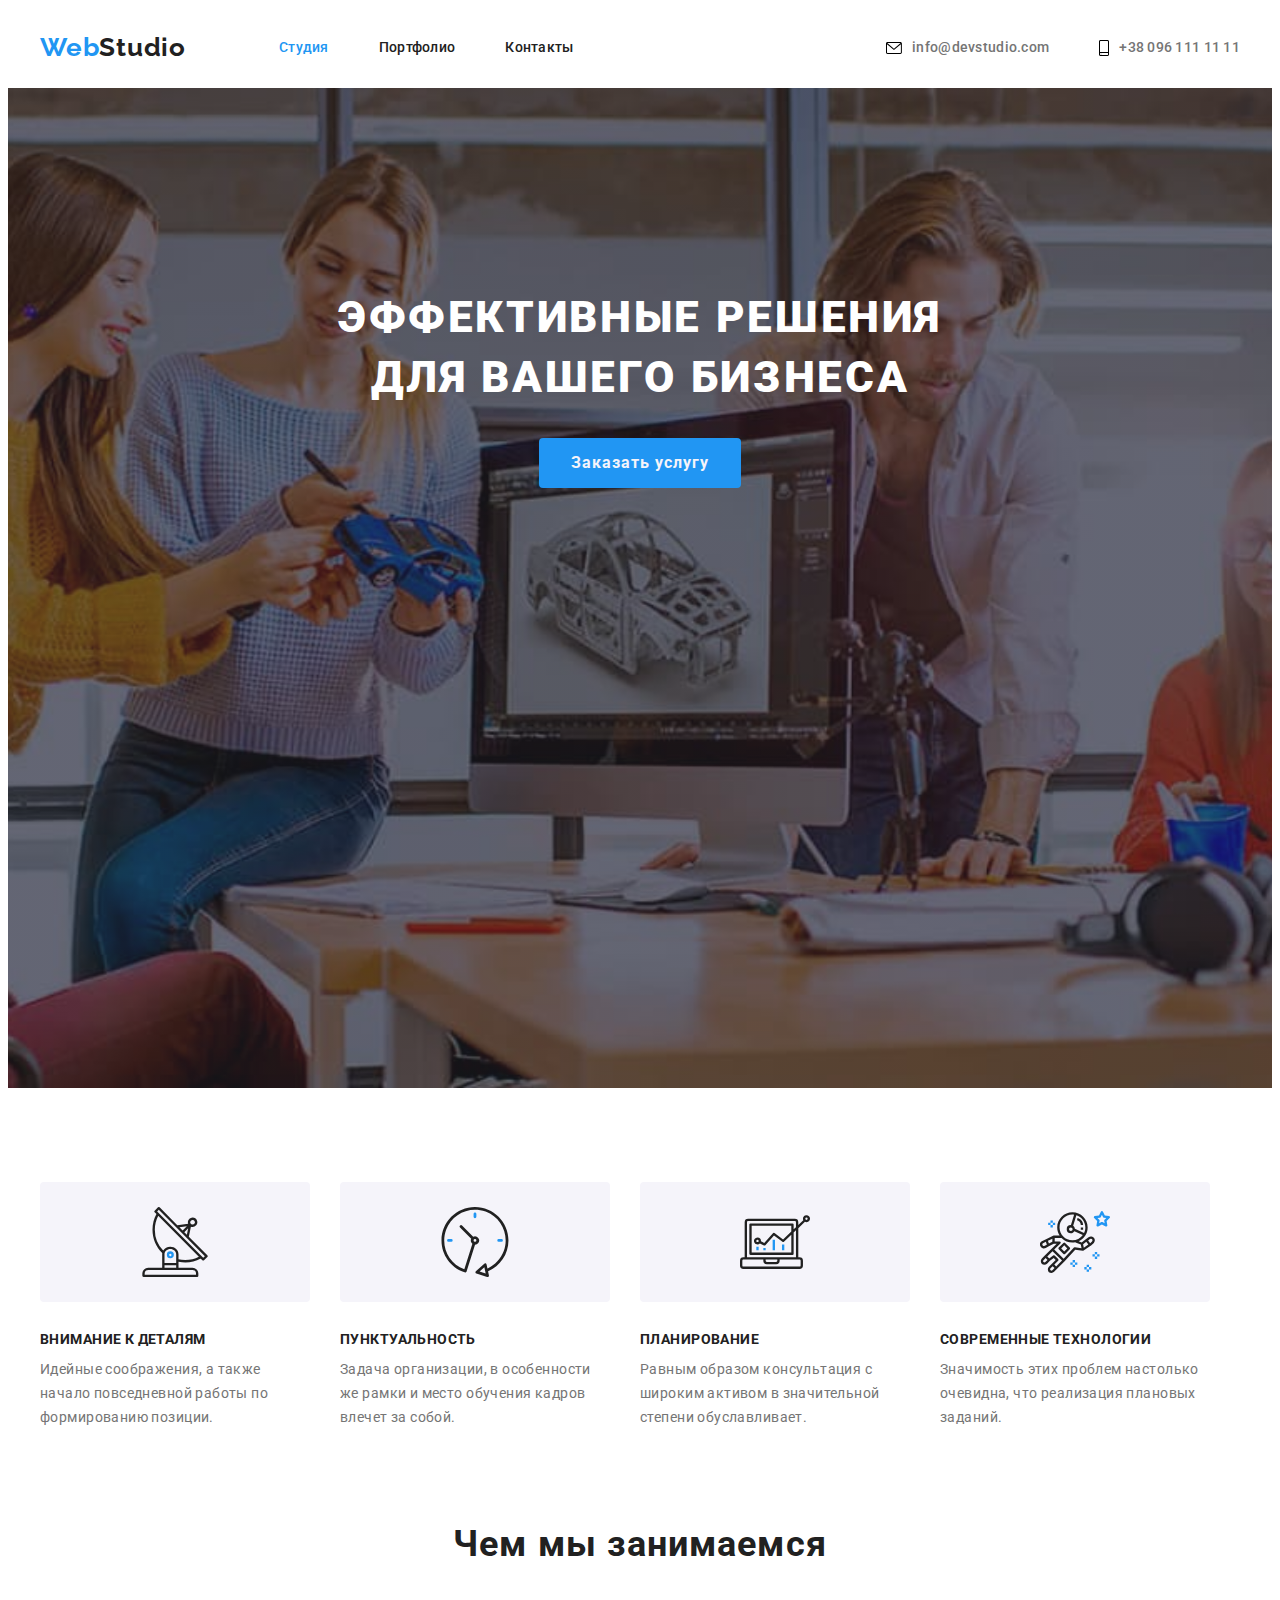
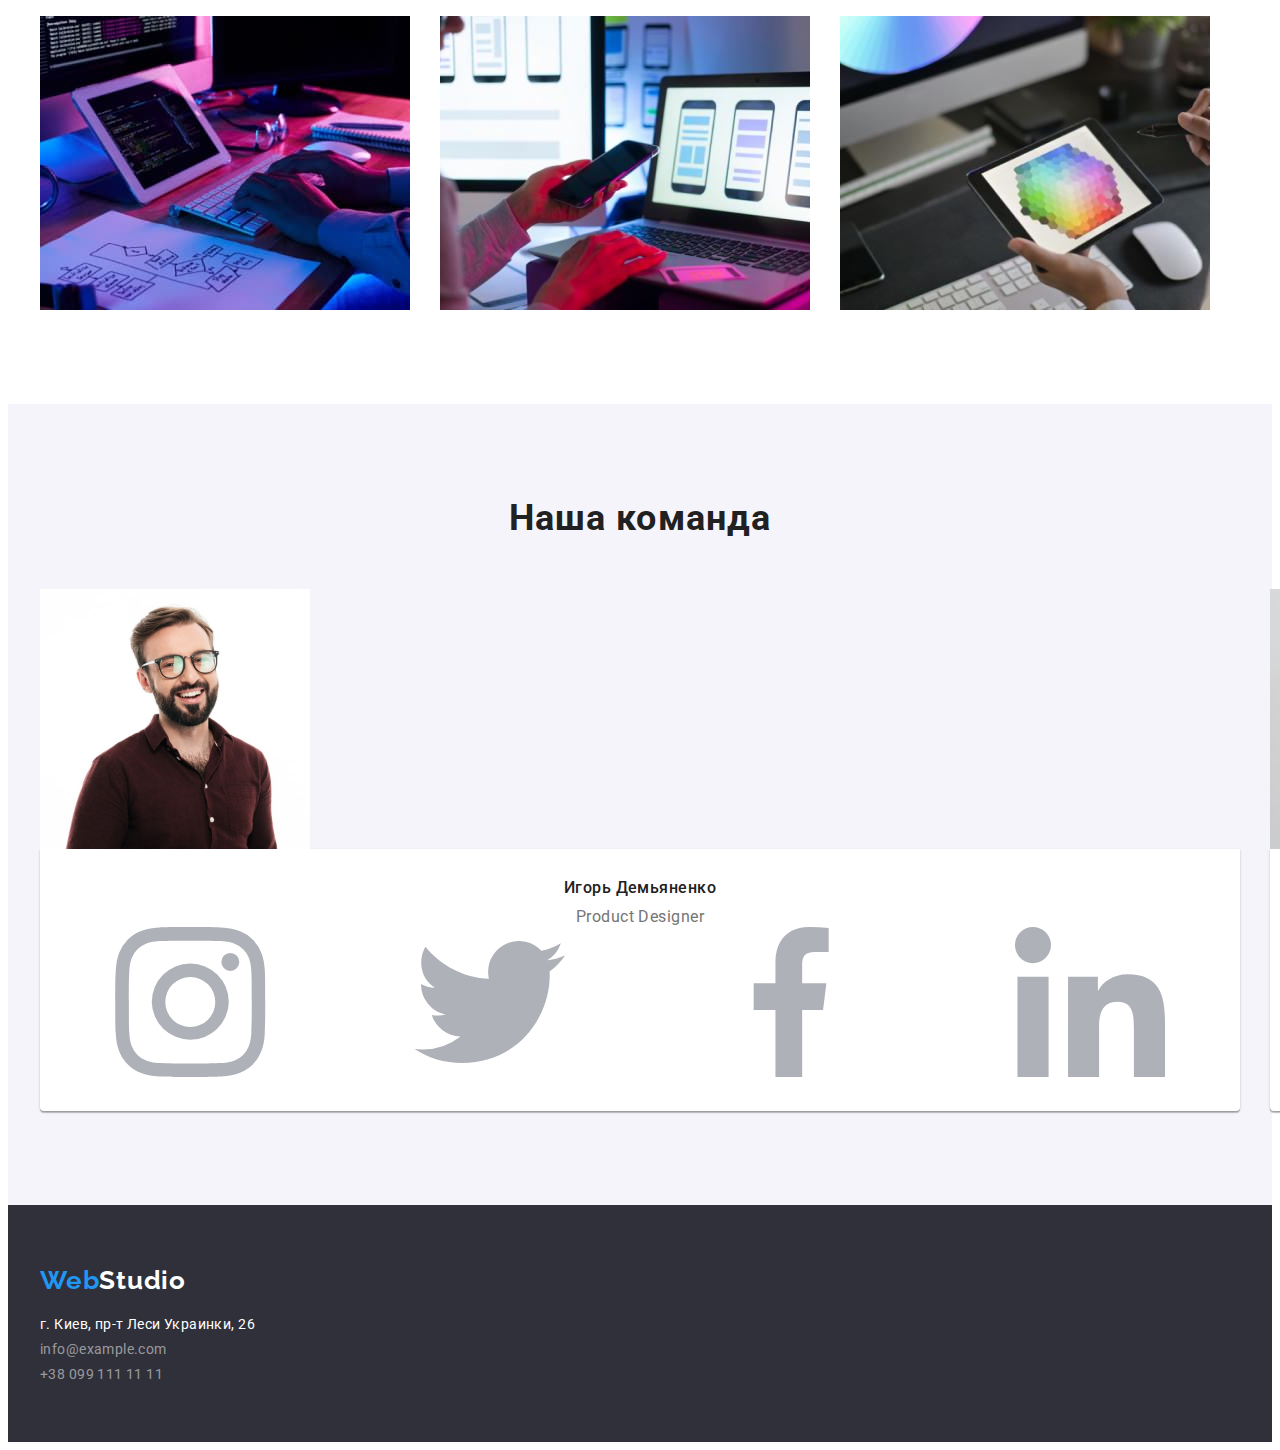
==== index.html @ 227aa5b4 "hw 4 team" ====
<!DOCTYPE html>
<html lang="ru">
<head>
    <meta charset="UTF-8">
    <meta http-equiv="X-UA-Compatible" content="IE=edge">
    <meta name="viewport" content="width=device-width, initial-scale=1.0">
    <title>WebStudio</title>
    <link rel="stylesheet" href="https://cdnjs.cloudflare.com/ajax/libs/modern-normalize/1.0.0/modern-normalize.min.css" integrity="sha512-ISS7cAi1PEhQ8jnbJpJZMd29NlhNj4AWYyLOSp2CE/CsHxTCu+r+t0D2yoJudVrd0/8fTVPUVDzY5Tvli75u/g==" crossorigin="anonymous"/>
    <link rel="preconnect" href="https://fonts.googleapis.com">
    <link rel="preconnect" href="https://fonts.gstatic.com" crossorigin>
    <link href="https://fonts.googleapis.com/css2?family=Oleo+Script&family=Raleway:wght@700&family=Roboto:wght@400;500;700;900&display=swap" rel="stylesheet">
    <link rel="stylesheet" href="./CSS/style.css">
</head>
<body>
    <!--Шапка страницы-->
    <header>
        <!--Навигация на другие страницы-->
        <div class="conteiner">
        <nav class="navigation">
        <a class="logo-link" lang="en" href="#"><span class="logo-color">Web</span>Studio</a>
            <ul class="list-nav">
                <li class="item"><a class="navigation-link logo-color" href="./index.html">Студия</a></li>
                <li class="item"><a class="navigation-link" href="./portfolio.html">Портфолио</a></li>
                <li class="item"><a class="navigation-link" href="#">Контакты</a></li>
            </ul>
        </nav> 
            <ul class="contacts-list">
                <li class="item">   
                    <a class="contacts-link" href="mailto:info@devstudio.com">
                    <svg width="16" height="12"class="icon-mail">
                        <use href="./images/sprite.svg#icon-envelope"></use>
                    </svg>info@devstudio.com</a>
                </li>
                <li class="item">
                    <a class="contacts-link" href="tel:+380961111111">
                    <svg width="10" height="16" class="icon-phon">
                        <use href="./images/sprite.svg#icon-smartphone"></use>
                    </svg> +38 096 111 11 11</a> 
                </li>
            </ul> 
        </div>         
    </header>
    <!--Уникальный контент страницы-->
    <main class="main">
        <!--Hero-->
        
        <section class="section-order-service">
        <div class="conteiner">
            <h1 class="order-service-title">Эффективные решения для вашего бизнеса</h1>
            <button class="button-order-service" type="button">Заказать услугу</button>
        </div>
        </section>
        
        <!--Info-->
        <section class="section-info">    
        <div class="conteiner">
            <h2 hidden>Наши задачи</h2>
            <ul class="list-info">
                <li class="item antenna">
                    <div class="info-icon">
                        <svg width="70" height="70" class="info-icon-pic">
                            <use href="./images/sprite.svg#icon-antenna"></use>
                        </svg>
                    </div>
                    <h3 class="heading-info">Внимание к деталям</h3>
                    <p class="text-info">Идейные соображения, а также начало повседневной работы по формированию позиции.</p>
                </li>
                <li class="item clock">
                    <div class="info-icon">
                        <svg width="70" height="70" class="info-icon-pic">
                            <use href="./images/sprite.svg#icon-clock"></use>
                        </svg>
                    </div>
                    <h3 class="heading-info">Пунктуальность</h3>
                    <p class="text-info">Задача организации, в особенности же рамки и место обучения кадров влечет за собой.</p>
                </li>
                <li class="item diagram">
                    <div class="info-icon">
                        <svg width="70" height="70" class="info-icon-pic">
                            <use href="./images/sprite.svg#icon-diagram"></use>
                        </svg>
                    </div>
                    <h3 class="heading-info">Планирование</h3>
                    <p class="text-info">Равным образом консультация с широким активом в значительной степени обуславливает.</p>
                </li>
                <li class="item astronaut">
                    <div class="info-icon">
                        <svg width="70" height="70" class="info-icon-pic">
                            <use href="./images/sprite.svg#icon-astronaut"></use>
                        </svg>
                    </div>
                    <h3 class="heading-info">Современные технологии</h3>
                    <p class="text-info">Значимость этих проблем настолько очевидна, что реализация плановых заданий.</p>
                </li>
            </ul>
        </div>
        </section>
        <!--Чем мы занимаемся-->
        <section class="section-we-doing">
        <div class="conteiner">
            <h2 class="heading-we-doing">Чем мы занимаемся</h2>
            <ul class="list-we-doing">
                <li class="item">
                    <img class="img-we-doing" src="./images/img1.jpg" 
                         alt="Верстка" 
                         width="370"/>
                </li>
                <li class="item">
                    <img class="img-we-doing" src="./images/img2.jpg" 
                         alt="Програмирование" 
                         width="370"/>               
                </li>
                <li class="item">
                    <img class="img-we-doing" src="./images/img3.jpg"
                         alt="Дизайн" 
                         width="370"/>
                </li>
            </ul>
        </div>
        </section>
        <!--Team-->
        <section class="section-team">
        <div class="conteiner">
            <h2 class="heading-team">Наша команда</h2>
            <ul class="list-team">
                <li class="item">
                    <img class="img-team" src="./images/img4.jpg" 
                         alt="Product Designer" 
                         width="270"/>
                    <div class="conteiner-team">
                    <h3 class="heading-name">Игорь Демьяненко</h3>
                    <p class="text-team" lang="en">Product Designer</p>
                    <ul class="social-list">
                        <li class="social-item">
                            <a class="social-link" href="#">
                                <svg class="social-icon">
                                    <use href="./images/sprite.svg#icon-instagram"></use>
                                </svg>
                            </a>
                        </li>
                        <li class="social-item">
                            <a class="social-link" href="#">
                                <svg class="social-icon">
                                    <use href="./images/sprite.svg#icon-twitter"></use>
                                </svg>
                            </a>
                        </li>
                        <li class="social-item">
                            <a class="social-link" href="#">
                                <svg class="social-icon">
                                    <use href="./images/sprite.svg#icon-facebook"></use>
                                </svg>
                            </a>
                        </li>
                        <li class="social-item">
                            <a class="social-link" href="#">
                                <svg class="social-icon">
                                    <use href="./images/sprite.svg#icon-linkedin"></use>
                                </svg>
                            </a>
                        </li>
                    </ul>
                    </div>    
                </li>
                <li class="item">
                    <img class="img-team" src="./images/img5.jpg" 
                         alt="Frontend Developer"
                         width="270"/>
                    <div class="conteiner-team">
                    <h3 class="heading-name">Ольга Репина</h3>
                    <p class="text-team"  lang="en">Frontend Developer</p>
                    <ul class="social-list">
                        <li class="social-item">
                            <a class="social-link" href="#">
                                <svg class="social-icon">
                                    <use href="./images/sprite.svg#icon-instagram"></use>
                                </svg>
                            </a>
                        </li>
                        <li class="social-item">
                            <a class="social-link" href="#">
                                <svg class="social-icon">
                                    <use href="./images/sprite.svg#icon-twitter"></use>
                                </svg>
                            </a>
                        </li>
                        <li class="social-item">
                            <a class="social-link" href="#">
                                <svg class="social-icon">
                                    <use href="./images/sprite.svg#icon-facebook"></use>
                                </svg>
                            </a>
                        </li>
                        <li class="social-item">
                            <a class="social-link" href="#">
                                <svg class="social-icon">
                                    <use href="./images/sprite.svg#icon-linkedin"></use>
                                </svg>
                            </a>
                        </li>
                    </ul>
                    </div>     
                </li>
                <li class="item">
                    <img class="img-team" src="./images/img6.jpg" 
                         alt="Marketing"
                         width="270"/>
                    <div class="conteiner-team">

                    <h3 class="heading-name">Николай Тарасов</h3> 
                    <p class="text-team" lang="en">Marketing</p> 
                    <ul class="social-list">
                        <li class="social-item">
                            <a class="social-link" href="#">
                                <svg class="social-icon">
                                    <use href="./images/sprite.svg#icon-instagram"></use>
                                </svg>
                            </a>
                        </li>
                        <li class="social-item">
                            <a class="social-link" href="#">
                                <svg class="social-icon">
                                    <use href="./images/sprite.svg#icon-twitter"></use>
                                </svg>
                            </a>
                        </li>
                        <li class="social-item">
                            <a class="social-link" href="#">
                                <svg class="social-icon">
                                    <use href="./images/sprite.svg#icon-facebook"></use>
                                </svg>
                            </a>
                        </li>
                        <li class="social-item">
                            <a class="social-link" href="#">
                                <svg class="social-icon">
                                    <use href="./images/sprite.svg#icon-linkedin"></use>
                                </svg>
                            </a>
                        </li>
                    </ul>
                    </div>  
                </li>
                <li class="item">
                    <img class="img-team" src="./images/img7.jpg" 
                         alt="UI Designer"
                         width="270"/>
                    <div class="conteiner-team">
                    <h3 class="heading-name">Михаил Ермаков</h3> 
                    <p class="text-team"  lang="en">UI Designer</p>
                    <ul class="social-list">
                        <li class="social-item">
                            <a class="social-link" href="#">
                                <svg class="social-icon">
                                    <use href="./images/sprite.svg#icon-instagram"></use>
                                </svg>
                            </a>
                        </li>
                        <li class="social-item">
                            <a class="social-link" href="#">
                                <svg class="social-icon">
                                    <use href="./images/sprite.svg#icon-twitter"></use>
                                </svg>
                            </a>
                        </li>
                        <li class="social-item">
                            <a class="social-link" href="#">
                                <svg class="social-icon">
                                    <use href="./images/sprite.svg#icon-facebook"></use>
                                </svg>
                            </a>
                        </li>
                        <li class="social-item">
                            <a class="social-link" href="#">
                                <svg class="social-icon">
                                    <use href="./images/sprite.svg#icon-linkedin"></use>
                                </svg>
                            </a>
                        </li>
                    </ul>
                    </div>    
                </li>
            </ul>
        </div>
        </section>
    </main>
    <!--Подвал страницы-->
    <footer class="footer">
    <div class="conteiner">
        <a class="logo-footer" lang="en" href="#"><span class="logo-color">Web</span>Studio</a>
        <address class="address">
            <ul class="list-address">
                <li class="item">
                    <a class="address-map" href="https://goo.gl/maps/zDSShLqWRXgAwJdu6" target="_blank">г. Киев, пр-т Леси Украинки, 26</a>
                </li>
                <li class="item">
                    <a class="address-link" href="mailto:info@devstudio.com">info@example.com</a>
                </li>
                <li class="item">
                    <a class="address-link" href="tel:+380991111111">+38 099 111 11 11</a>
                </li>
            </ul>
        </address>
    </div>
    </footer>
</body>
</html>
---- CSS/style.css ----
:root {
  --primary-color: #ffffff;
  --secondary-color: #2f303a;
  --tertiary-color: #f5f4fa;
  --quaternary-color: #2196f3;

  --text-primary: #212121;
  --text-secondary: #757575;
  --social-primary: #AFB1B8;
}

h1,
h2,
h3,
h4,
h5,
h6,
p {
  margin: 0;
  padding: 0;
}

ul,
ol {
  margin: 0;
  padding: 0;
}

img {
  display: block;
}

.link {
  text-decoration: none;
}

.list {
  list-style: none;
}

address {
  font-style: normal;
}

body {
  font-family: Roboto, sans-serif;
  font-style: normal;
  background-color: var(--primary-color);
  color: var(--text-primary);
}

/*header*/

header .conteiner {
  display: flex;
  justify-content: space-between;
  align-items: center;
}

.conteiner {
  margin-left: auto;
  margin-right: auto;
  padding-left: 15px;
  padding-right: 15px;
  width: 1200px;
  
}

.navigation {
  display: flex;
  align-items: center;
}

.logo-link {
  padding-top: 24px;
  padding-bottom: 25px;
  
  font-family: Raleway, sans-serif;
  font-weight: 700;
  font-size: 26px;
  line-height: 1.2;
  letter-spacing: 0.03em;

  color: var(--text-primary);
}

.logo-color {
  color: var(--quaternary-color);
}

.logo-link {
  text-decoration: none;
}

.list-nav {
  margin-left: 93px;
  display: flex;

  font-weight: 500;
  font-size: 14px;
  line-height: 1.14;
  letter-spacing: 0.02em;
  
  list-style: none;
}

.list-nav .item {
  margin-right: 50px;
}

.list-nav .item:last-child{
  margin-right: 0px;
}

.navigation-link {
  display: block;
  text-decoration: none;
  padding-top: 32px;
  padding-bottom: 32px;
}

.contacts-list {
  display: flex;
  list-style: none;
}
.icon-mail {
  margin-right: 10px;
}
.icon-phon {
  margin-right: 10px;
}
.contacts-link:hover .icon-mail,
.contacts-link:focus .icon-mail{
  fill: var(--quaternary-color);
}
.contacts-link:hover .icon-phon,
.contacts-link:focus .icon-phon{
  fill: var(--quaternary-color);
}


.contacts-list .item{
  display: block;
  margin-right: 50px;
}

.contacts-list .item:last-child{
  margin-right: 0px;
}

.contacts-link {
  display: flex;
  align-items: center;
  padding-top: 32px;
  padding-bottom: 32px;

  text-decoration: none;
  font-size: 14px;
  line-height: 1.14;
  letter-spacing: 0.02em;
  font-weight: 500;
}

.navigation-link.logo-color {
  color: var(--quaternary-color);
}

.navigation-link {
  color: var(--text-primary);
}

.contacts-link {
  color: var(--text-secondary);
}

.contacts-link:hover,
.contacts-link:focus{
    color: var(--quaternary-color);
}

.list-nav .navigation-link:hover,
.list-nav .navigation-link:focus {
  color: var(--quaternary-color);
}

.contacts-list .contacts-link:hover,
.contacts-list .contact-link:focus {
  color: var(--quaternary-color);
}

/*hero*/

.section-order-service { 
  margin-top: 0px;
  margin-bottom: 0px;
  padding: 200px 0px;
  margin-left: auto;
  margin-right: auto;
  max-width: 1600px;
  height: 600px;

 
  background-color: var(--text-primary);
  background-image: linear-gradient( 
    rgba(47, 48, 58, 0.4),
    rgba(47, 48, 58, 0.4) ),
   url(../images/hero.jpg);
  background-repeat: no-repeat;
  background-position: center;
  background-size: cover;
}

.section-order-service .conteiner {
  display: flex;
  flex-direction: column;
  align-items: center;
}

.order-service-title {
  max-width: 710px;
  margin-bottom: 30px;

  font-weight: 900;
  font-size: 44px;
  line-height:1.36;
  text-align: center;
  letter-spacing: 0.06em;
  text-transform: uppercase;

  color: var(--primary-color);
}

.button-order-service {
  
    display: inline-block;
    border: none;
    min-width: 200px;
    height: 50px;
    border-radius: 4px;
    padding: 10px 32px;
    
    font-family: Roboto,sans-serif;
    font-weight: 700;
    font-size: 16px;
    line-height: 1.9;
    align-items: center;
    letter-spacing: 0.06em;
    
    cursor: pointer;
    
  background-color: var(--quaternary-color);
  color: var(--tertiary-color);
}

.button-hero:hover,
.button-hero:focus {
    background-color: var(--quaternary-color);
}

/*info*/

.section-info {
  padding: 94px 0px;
}

.list-info {
  display: flex;
  list-style: none;
}

.list-info .item {
  width: 270px;
  margin-right: 30px;
}

.info-icon {
  display: flex;
  justify-content: center;
  padding-top: 25px;
  padding-bottom: 25px;
  background: var(--tertiary-color);
  border-radius: 4px;
  margin-bottom: 30px;
}

.list-info .item:last-child {
  margin-right: 0px;
}

.heading-info {
  margin-bottom: 10px;
  font-weight: 700;
  font-size: 14px;
  line-height: 1.14;
  letter-spacing: 0.03em;
  text-transform: uppercase;
  color: var(--text-primary);
}

.text-info {
  font-weight: 400;
  font-size: 14px;
  line-height: 1.71;
  letter-spacing: 0.03em;
  color: var(--text-secondary);
}

/*Чем мы занимаемся*/

.section-we-doing{
  padding-bottom: 94px;
}

.heading-we-doing {
  margin-bottom: 50px;

  font-weight: 700;
  font-size: 36px;
  line-height:1.16;
  text-align: center;
  letter-spacing: 0.03em;
}

.list-we-doing {
  display: flex;
  list-style: none;
}

.list-we-doing .item{
  margin-right: 30px;
}

.list-we-doing .item:last-child{
  margin-right: 0px;
}

/*Team*/

.section-team {
  padding: 94px 0px;
  background-color: var(--tertiary-color);
  text-align: center;
}

.heading-team {
  font-weight: 700;
  font-size: 36px;
  line-height:1.16;
  letter-spacing: 0.03em;
}

.list-team {
  display: flex;
  margin-top:50px;
  list-style: none;
}

.list-team .item{
  margin-right: 30px;
  flex-basis: calc(100% / 4);
}

.list-team .item:last-child {
  margin-right: 0px;
}

.heading-team .heading-name {
  color: var(--text-primary);
}

.heading-name {
    font-weight: 500;
    font-size: 16px;
    line-height: 1.18;
    letter-spacing: 0.03em;
}

.text-team {
    margin-top: 10px;

    font-weight: 400;
    font-size: 16px;
    line-height: 1.18;
    letter-spacing: 0.03em;
    color: var(--text-secondary);
}

.conteiner-team{
  padding: 30px 0px;
  text-align: center;
  background-color: var(--primary-color);
  box-shadow:  0px 1px 3px rgba(0, 0, 0, 0.12), 0px 1px 1px rgba(0, 0, 0, 0.14), 0px 2px 1px rgba(0, 0, 0, 0.2); 
  border-radius: 0px 0px 4px 4px;
}

.social-list {
  display: flex;
  justify-content: center;
  list-style: none;
}
.social-link {
  display: block;
  
}
.social-icon {
  fill: var(--social-primary)
}

/*Footer*/

footer {
  padding: 60px 0px;
  background-color: var(--secondary-color);
}

.logo-footer {  
  font-family: Raleway, sans-serif;
  font-weight: 700;
  font-size: 26px;
  line-height: 1.2;
  letter-spacing: 0.03em;
  text-decoration: none;
  color: var(--primary-color);
}

.list-address {
    font-weight: 400;
    font-size: 14px;
    line-height: 1,71;
    letter-spacing: 0.03em;
    list-style: none;
}

.address-map {
   display: block;
   margin-top: 20px;

   text-decoration: none;
   color: var(--primary-color);
}

.address-map:hover,
.address-map:focus {
  color: var(--quaternary-color);
}

.address-link {
  display: block;
  margin-top: 9px;
  text-decoration: none;
  color: rgba(225, 225, 225, 0.6);
}

.address-link:hover,
.address-link:focus {
  color: var(--quaternary-color);
}

/*portfolio secyion*/

.section-portfolio {
  padding: 94px 0px;
  border-top-width:  1px; 
  border-top-style: solid;
  border-top-color: #ececec
}

.portfolio-list-btn {
    display: flex;
    margin-bottom: 50px;
    justify-content: center;

    list-style: none;
    text-decoration: none;   
}

.portfolio-list-btn .item {
  margin-right: 8px;
}

.portfolio-list-btn .item:last-child{
  margin-right: 0px;
}

.portfolio-btn {
    font-family: Roboto,sans-serif; 
    font-weight: 500;
    font-size: 16px;
    line-height: 1.62;
    text-align: center;
    letter-spacing: 0.03em;
    cursor: pointer;

    display: inline-block;
    border: 1px solid transparent;
    height: 38px;
    border-radius: 4px;
    padding: 6px 22px;
}

.portfolio-btn:hover,
.portfolio-btn:focus {
  background-color: var(--quaternary-color);
  color: var(--tertiary-color);
}

.acting { 
  background-color: var(--quaternary-color);
  color: var(--tertiary-color);
}

.all {  
   min-width: 73px; 
}

.web-site {
  min-width: 128px;
}

.annexes {
  min-width: 145px;
}

.design {
  min-width: 103px;
}

.marketing {
  min-width: 130px;
}

/*list section*/

.portfolio-list {
  display: flex;
  flex-wrap: wrap;
  margin-top: -30px;
  margin-left: -30px;

  list-style: none;
}

.portfolio-list .item{
  flex-basis: calc(100% / 3 - 30px);
  margin-top: 30px;
  margin-left: 30px; 
}

.link-img{
    text-decoration: none;
    color: var(--text-primary);
}

.link-img:hover,
.link-img:focus{
    color: var(--quaternary-color);
}

.heading-portfolio-list{
    font-weight: 700;
    font-size: 18px;
    line-height: 2;
    letter-spacing: 0.06em;
}

.text-list {
    margin-top: 4px;
    font-weight:400;
    font-size: 16px;
    line-height: 1.87;
    letter-spacing: 0.03em;

  color: var(--text-secondary);
}

.conteiner-portfolio{
  padding: 20px 24px;
  display: flex;
  flex-direction: column;

  border-right-width:  1px; 
  border-right-style: solid;
  border-right-color: #eee;

  border-bottom-width:  1px; 
  border-bottom-style: solid;
  border-bottom-color: #eee;

  border-left-width: 1px;
  border-left-style: solid;
  border-left-color: #eee

}
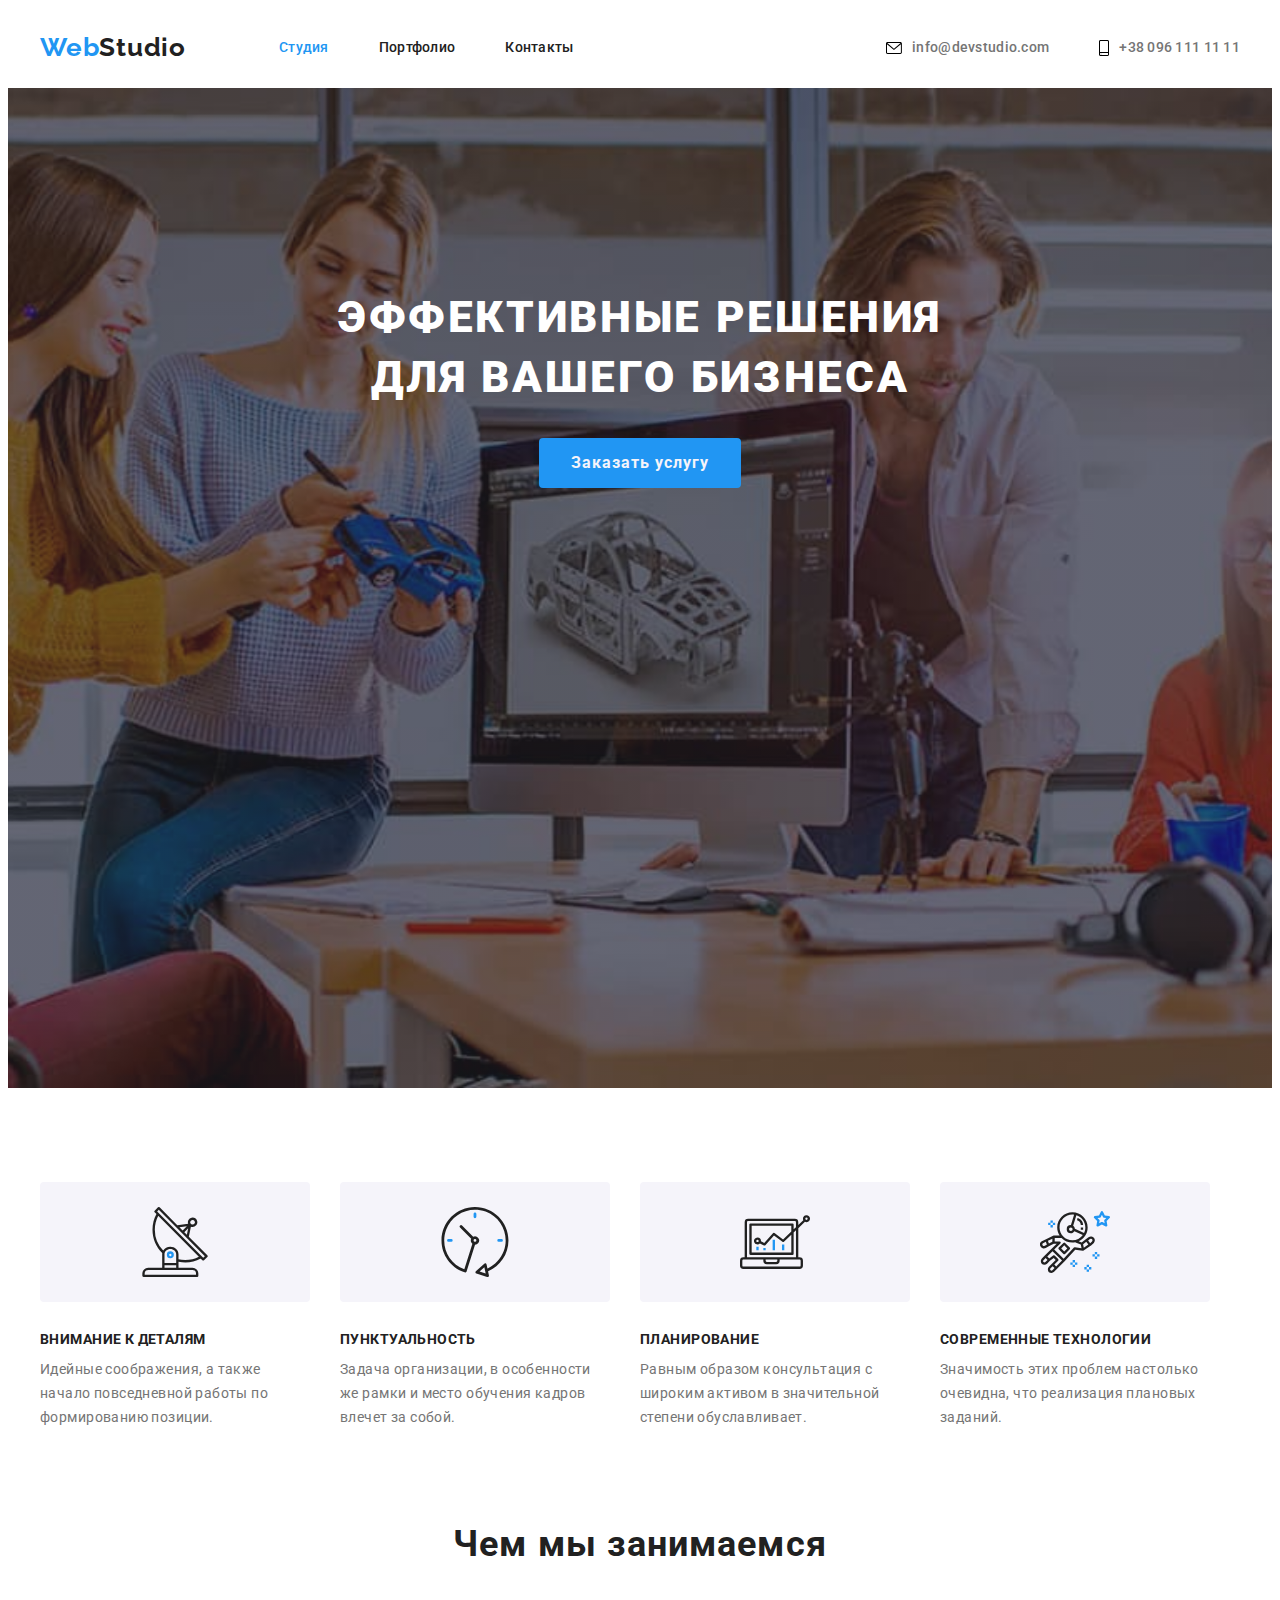
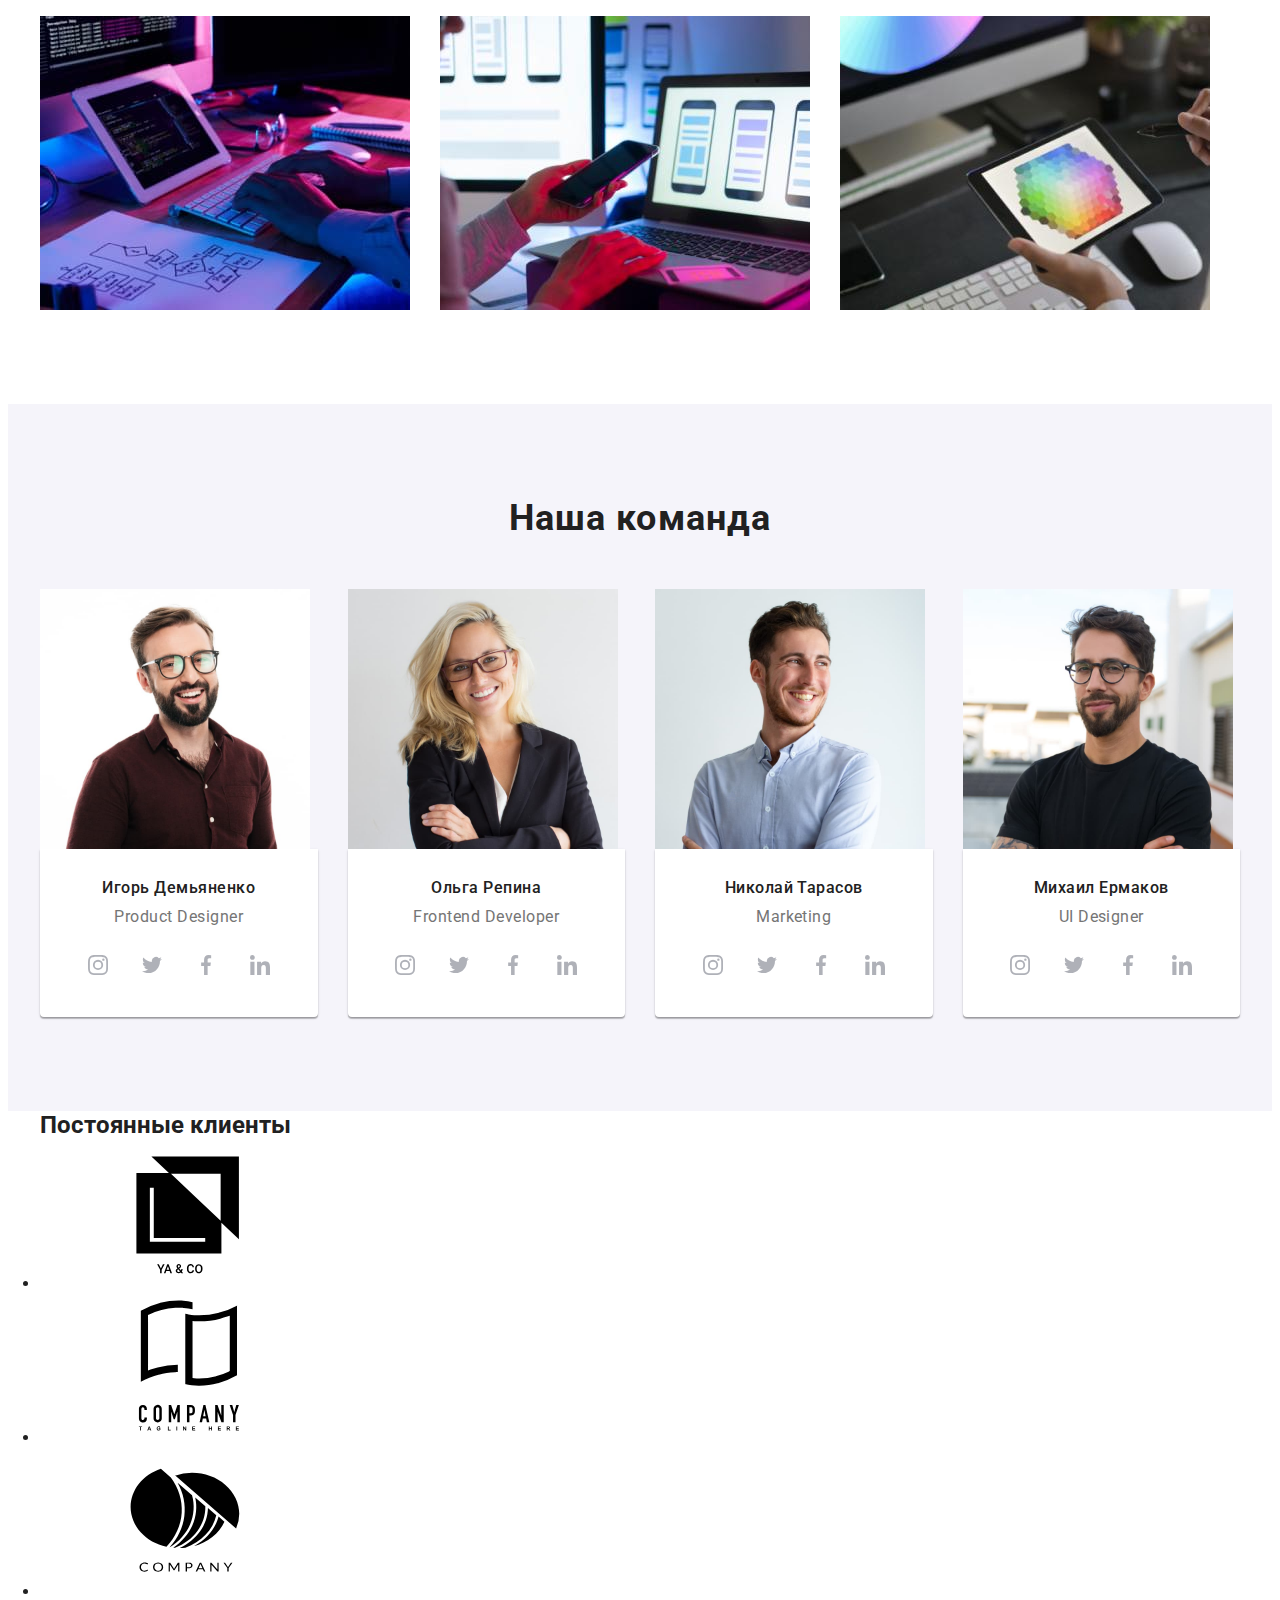
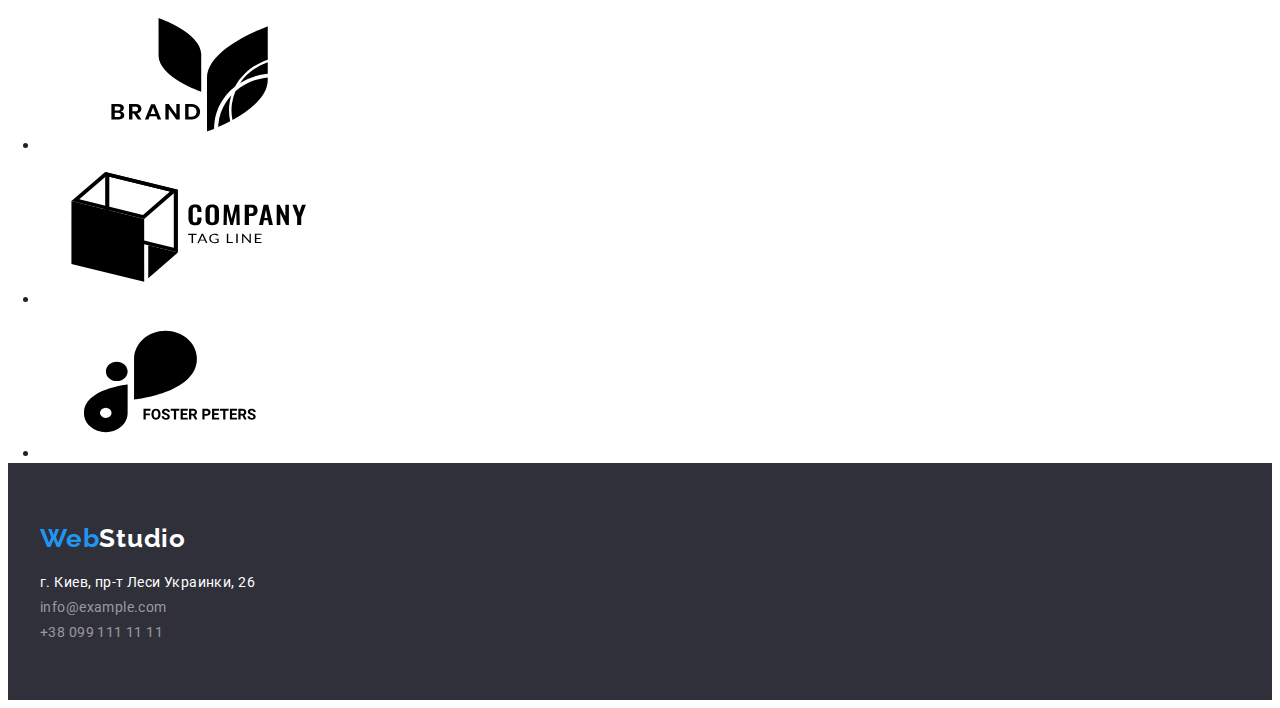
==== commit 93d6736c: "hw 4 social" ====
--- a/index.html
+++ b/index.html
@@ -133,28 +133,28 @@
                     <ul class="social-list">
                         <li class="social-item">
                             <a class="social-link" href="#">
-                                <svg class="social-icon">
+                                <svg class="social-icon" width="20" height="20">
                                     <use href="./images/sprite.svg#icon-instagram"></use>
                                 </svg>
                             </a>
                         </li>
                         <li class="social-item">
                             <a class="social-link" href="#">
-                                <svg class="social-icon">
+                                <svg class="social-icon" width="20" height="20">
                                     <use href="./images/sprite.svg#icon-twitter"></use>
                                 </svg>
                             </a>
                         </li>
                         <li class="social-item">
                             <a class="social-link" href="#">
-                                <svg class="social-icon">
+                                <svg class="social-icon" width="20" height="20">
                                     <use href="./images/sprite.svg#icon-facebook"></use>
                                 </svg>
                             </a>
                         </li>
                         <li class="social-item">
                             <a class="social-link" href="#">
-                                <svg class="social-icon">
+                                <svg class="social-icon" width="20" height="20" >
                                     <use href="./images/sprite.svg#icon-linkedin"></use>
                                 </svg>
                             </a>
@@ -172,28 +172,28 @@
                     <ul class="social-list">
                         <li class="social-item">
                             <a class="social-link" href="#">
-                                <svg class="social-icon">
+                                <svg class="social-icon" width="20" height="20">
                                     <use href="./images/sprite.svg#icon-instagram"></use>
                                 </svg>
                             </a>
                         </li>
                         <li class="social-item">
                             <a class="social-link" href="#">
-                                <svg class="social-icon">
+                                <svg class="social-icon" width="20" height="20">
                                     <use href="./images/sprite.svg#icon-twitter"></use>
                                 </svg>
                             </a>
                         </li>
                         <li class="social-item">
                             <a class="social-link" href="#">
-                                <svg class="social-icon">
+                                <svg class="social-icon" width="20" height="20">
                                     <use href="./images/sprite.svg#icon-facebook"></use>
                                 </svg>
                             </a>
                         </li>
                         <li class="social-item">
                             <a class="social-link" href="#">
-                                <svg class="social-icon">
+                                <svg class="social-icon" width="20" height="20">
                                     <use href="./images/sprite.svg#icon-linkedin"></use>
                                 </svg>
                             </a>
@@ -212,28 +212,28 @@
                     <ul class="social-list">
                         <li class="social-item">
                             <a class="social-link" href="#">
-                                <svg class="social-icon">
+                                <svg class="social-icon" width="20" height="20">
                                     <use href="./images/sprite.svg#icon-instagram"></use>
                                 </svg>
                             </a>
                         </li>
                         <li class="social-item">
                             <a class="social-link" href="#">
-                                <svg class="social-icon">
+                                <svg class="social-icon" width="20" height="20">
                                     <use href="./images/sprite.svg#icon-twitter"></use>
                                 </svg>
                             </a>
                         </li>
                         <li class="social-item">
                             <a class="social-link" href="#">
-                                <svg class="social-icon">
+                                <svg class="social-icon" width="20" height="20" >
                                     <use href="./images/sprite.svg#icon-facebook"></use>
                                 </svg>
                             </a>
                         </li>
                         <li class="social-item">
                             <a class="social-link" href="#">
-                                <svg class="social-icon">
+                                <svg class="social-icon" width="20" height="20">
                                     <use href="./images/sprite.svg#icon-linkedin"></use>
                                 </svg>
                             </a>
@@ -251,28 +251,28 @@
                     <ul class="social-list">
                         <li class="social-item">
                             <a class="social-link" href="#">
-                                <svg class="social-icon">
+                                <svg class="social-icon" width="20" height="20">
                                     <use href="./images/sprite.svg#icon-instagram"></use>
                                 </svg>
                             </a>
                         </li>
                         <li class="social-item">
                             <a class="social-link" href="#">
-                                <svg class="social-icon">
+                                <svg class="social-icon" width="20" height="20">
                                     <use href="./images/sprite.svg#icon-twitter"></use>
                                 </svg>
                             </a>
                         </li>
                         <li class="social-item">
                             <a class="social-link" href="#">
-                                <svg class="social-icon">
+                                <svg class="social-icon"  width="20" height="20">
                                     <use href="./images/sprite.svg#icon-facebook"></use>
                                 </svg>
                             </a>
                         </li>
                         <li class="social-item">
                             <a class="social-link" href="#">
-                                <svg class="social-icon">
+                                <svg class="social-icon" width="20" height="20">
                                     <use href="./images/sprite.svg#icon-linkedin"></use>
                                 </svg>
                             </a>
@@ -282,6 +282,56 @@
                 </li>
             </ul>
         </div>
+        </section>
+        <!--Section client-->
+        <section class="section-client">
+            <div class="conteiner">
+                <h2>Постоянные клиенты</h2>
+                <ul class="client-list">
+                    <li class="client-item">
+                        <a class="client-link" href="#">
+                            <svg class="client-icon">
+                                <use href="./images/sprite.svg#icon-Logo1" ></use>
+                            </svg>
+                        </a>
+                    </li>
+                    <li class="client-item">
+                        <a class="client-link" href="#">
+                            <svg class="client-icon">
+                                <use href="./images/sprite.svg#icon-Logo2" ></use>
+                            </svg>
+                        </a>
+                    </li>
+                    <li class="client-item">
+                        <a class="client-link" href="#">
+                            <svg class="client-icon">
+                                <use href="./images/sprite.svg#icon-Logo3" ></use>
+                            </svg>
+                        </a>
+                    </li>
+                    <li class="client-item">
+                        <a class="client-link" href="#">
+                            <svg class="client-icon">
+                                <use href="./images/sprite.svg#icon-Logo4" ></use>
+                            </svg>
+                        </a>
+                    </li>
+                    <li class="client-item">
+                        <a class="client-link" href="#">
+                            <svg class="client-icon">
+                                <use href="./images/sprite.svg#icon-Logo5" ></use>
+                            </svg>
+                        </a>
+                    </li>
+                    <li class="client-item">
+                        <a class="client-link" href="#">
+                            <svg class="client-icon">
+                                <use href="./images/sprite.svg#icon-Logo6" ></use>
+                            </svg>
+                        </a>
+                    </li>
+                </ul>
+            </div>
         </section>
     </main>
     <!--Подвал страницы-->
--- a/CSS/style.css
+++ b/CSS/style.css
@@ -393,18 +393,43 @@
   border-radius: 0px 0px 4px 4px;
 }
 
+/*Social list link*/
+
 .social-list {
   display: flex;
   justify-content: center;
   list-style: none;
 }
 .social-link {
-  display: block;
-  
-}
-.social-icon {
+  display: flex;
+  width: 44px;
+  height: 44px;
+  align-items: center;
+  justify-content: center;
+  border-radius: 50%;
   fill: var(--social-primary)
 }
+
+.social-link:hover,
+.social-link:focus {
+  background-color: var(--quaternary-color);
+  fill: var(--primary-color);
+}
+
+
+
+
+.social-item {
+  margin-top: 16px;
+  margin-right: 10px;
+}
+
+.social-list .social-item:last-child{
+  margin-right: 0px;
+}
+
+/*Section client*/
+
 
 /*Footer*/
 
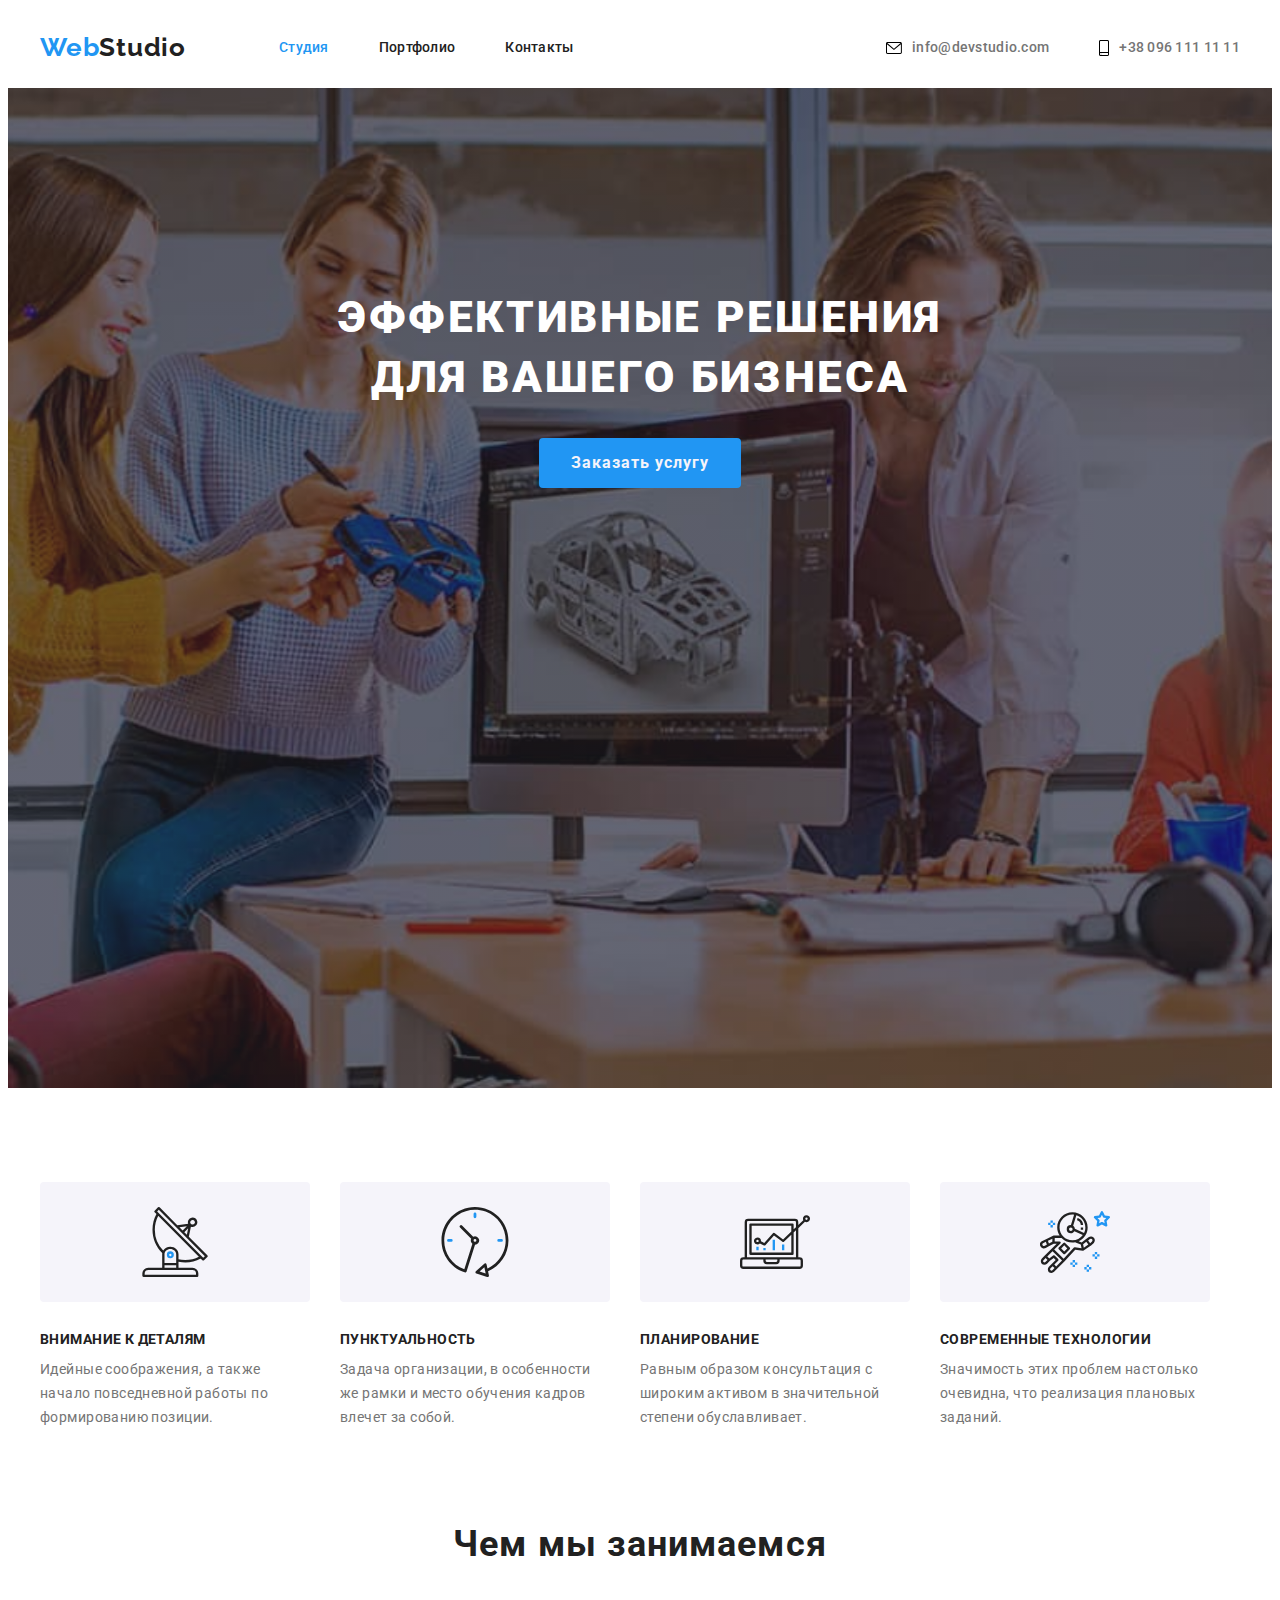
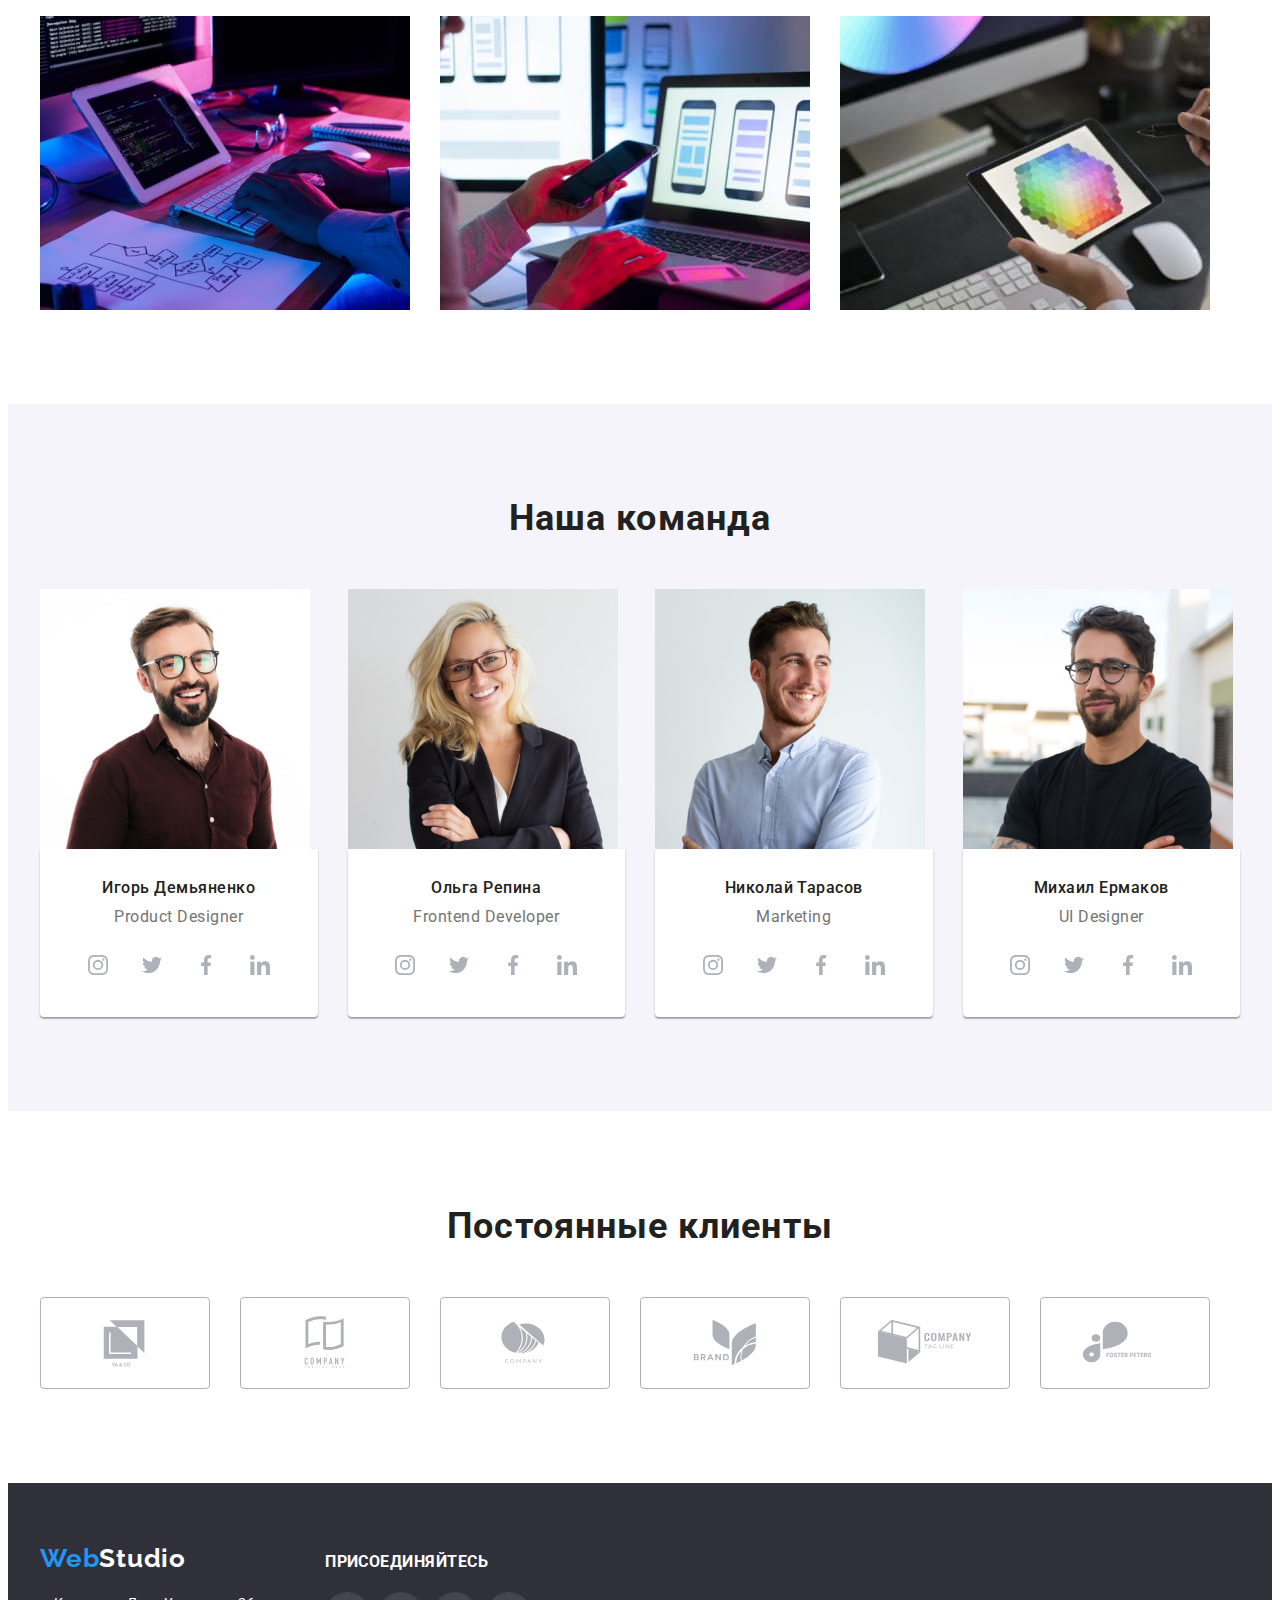
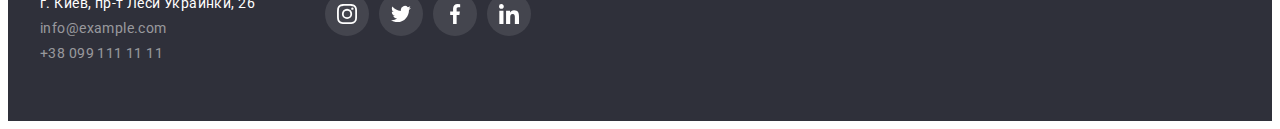
==== commit 40dc1971: "hw 4 finish" ====
--- a/index.html
+++ b/index.html
@@ -286,46 +286,46 @@
         <!--Section client-->
         <section class="section-client">
             <div class="conteiner">
-                <h2>Постоянные клиенты</h2>
+                <h2 class="clien-heading">Постоянные клиенты</h2>
                 <ul class="client-list">
                     <li class="client-item">
                         <a class="client-link" href="#">
-                            <svg class="client-icon">
-                                <use href="./images/sprite.svg#icon-Logo1" ></use>
-                            </svg>
-                        </a>
-                    </li>
-                    <li class="client-item">
-                        <a class="client-link" href="#">
-                            <svg class="client-icon">
+                            <svg class="client-icon" width="106" height="60">
+                                <use href="./images/sprite.svg#icon-Logo1"></use>
+                            </svg>
+                        </a>
+                    </li>
+                    <li class="client-item">
+                        <a class="client-link" href="#">
+                            <svg class="client-icon" width="106" height="60">
                                 <use href="./images/sprite.svg#icon-Logo2" ></use>
                             </svg>
                         </a>
                     </li>
                     <li class="client-item">
                         <a class="client-link" href="#">
-                            <svg class="client-icon">
+                            <svg class="client-icon" width="106" height="60">
                                 <use href="./images/sprite.svg#icon-Logo3" ></use>
                             </svg>
                         </a>
                     </li>
                     <li class="client-item">
                         <a class="client-link" href="#">
-                            <svg class="client-icon">
+                            <svg class="client-icon" width="106" height="60">
                                 <use href="./images/sprite.svg#icon-Logo4" ></use>
                             </svg>
                         </a>
                     </li>
                     <li class="client-item">
                         <a class="client-link" href="#">
-                            <svg class="client-icon">
+                            <svg class="client-icon" width="106" height="60">
                                 <use href="./images/sprite.svg#icon-Logo5" ></use>
                             </svg>
                         </a>
                     </li>
                     <li class="client-item">
                         <a class="client-link" href="#">
-                            <svg class="client-icon">
+                            <svg class="client-icon" width="106" height="60">
                                 <use href="./images/sprite.svg#icon-Logo6" ></use>
                             </svg>
                         </a>
@@ -337,20 +337,55 @@
     <!--Подвал страницы-->
     <footer class="footer">
     <div class="conteiner">
-        <a class="logo-footer" lang="en" href="#"><span class="logo-color">Web</span>Studio</a>
-        <address class="address">
-            <ul class="list-address">
-                <li class="item">
-                    <a class="address-map" href="https://goo.gl/maps/zDSShLqWRXgAwJdu6" target="_blank">г. Киев, пр-т Леси Украинки, 26</a>
-                </li>
-                <li class="item">
-                    <a class="address-link" href="mailto:info@devstudio.com">info@example.com</a>
-                </li>
-                <li class="item">
-                    <a class="address-link" href="tel:+380991111111">+38 099 111 11 11</a>
-                </li>
-            </ul>
-        </address>
+        <div class="footer-link">
+         <a class="logo-footer" lang="en" href="#"><span class="logo-color">Web</span>Studio</a>
+            <address class="address">
+                <ul class="list-address">
+                    <li class="item">
+                        <a class="address-map" href="https://goo.gl/maps/zDSShLqWRXgAwJdu6" target="_blank">г. Киев, пр-т Леси Украинки, 26</a>
+                    </li>
+                    <li class="item">
+                        <a class="address-link" href="mailto:info@devstudio.com">info@example.com</a>
+                    </li>
+                    <li class="item">
+                        <a class="address-link" href="tel:+380991111111">+38 099 111 11 11</a>
+                    </li>
+                </ul>
+            </address>
+        </div>
+        <div class="footer-social">
+            <p class="social-title">присоединяйтесь</p>
+                <ul class="footer-social-list">
+                    <li class="social-list-item">
+                        <a class="social-list-link" href="#">
+                            <svg class="social-list-icon" width="20" height="20">
+                                <use href="./images/sprite.svg#icon-instagram"></use>
+                            </svg>
+                        </a>
+                    </li>
+                    <li class="social-list-item">
+                        <a class="social-list-link" href="#">
+                            <svg class="social-list-icon" width="20" height="20">
+                                <use href="./images/sprite.svg#icon-twitter"></use>
+                            </svg>
+                        </a>
+                    </li>
+                    <li class="social-list-item">
+                        <a class="social-list-link" href="#">
+                            <svg class="social-list-icon" width="20" height="20">
+                                <use href="./images/sprite.svg#icon-facebook"></use>
+                            </svg>
+                        </a>
+                    </li>
+                    <li class="social-list-item">
+                        <a class="social-list-link" href="#">
+                            <svg class="social-list-icon" width="20" height="20">
+                                <use href="./images/sprite.svg#icon-linkedin" ></use>
+                            </svg>
+                        </a>
+                    </li>
+                </ul>
+        </div>
     </div>
     </footer>
 </body>
--- a/CSS/style.css
+++ b/CSS/style.css
@@ -431,13 +431,75 @@
 /*Section client*/
 
 
+
+.clien-heading {
+  margin-top: 94px;
+  font-weight: 700;
+  font-size: 36px;
+  line-height: 1.17;
+  text-align: center;
+  letter-spacing: 0.03em;
+  color: var(--text-primary);
+}
+.client-list {
+  list-style: none;
+  display: flex;
+  margin-top: 50px;
+  margin-bottom: 94px;
+  
+}
+
+.client-link {
+  display: flex;
+  justify-content: center;
+  align-items: center;
+  
+  width: 170px;
+  height: 92px;
+  
+  border: 1px solid #AFB1B8;
+  box-sizing: border-box;
+  border-radius: 4px;
+  
+
+}
+.client-item {
+  margin-right: 30px;
+ 
+
+}
+.client-item:last-child{
+  margin-right: 0px;
+}
+.client-icon {
+  fill: var(--social-primary);
+}
+.client-link:hover,
+.client-link:focus {
+  border-color: var(--quaternary-color);
+}
+.client-icon:hover,
+.client-icon:focus{
+  fill: var(--quaternary-color);
+}
+
+
 /*Footer*/
 
 footer {
+  margin-left: auto;
+  margin-right: auto;
+  max-width: 1600px;
   padding: 60px 0px;
   background-color: var(--secondary-color);
 }
-
+.footer .conteiner {
+  display: flex; 
+  align-items: baseline;
+}
+.footer-link{
+  margin-right: 70px;
+}
 .logo-footer {  
   font-family: Raleway, sans-serif;
   font-weight: 700;
@@ -481,6 +543,49 @@
   color: var(--quaternary-color);
 }
 
+.footer-social {
+  display: flex;
+  flex-direction: column;
+}
+.social-title {
+  margin-bottom: 20px;
+  font-weight: 700;
+  line-height: 1.14;
+  letter-spacing: 0.03em;
+  text-transform: uppercase;
+  color: var(--primary-color);
+}
+.footer-social-list {
+  display: flex;
+  align-items: flex-start;
+  list-style: none;
+}
+.social-list-item:not(:last-child) {
+  margin-right: 10px;
+}
+.social-list-link {
+  display: flex;
+  justify-content: center;
+  align-items: center;
+  width: 44px;
+  height: 44px;
+  background: rgba(255, 255, 255, 0.1);
+  border-radius: 50%;
+  cursor: pointer;
+}
+.social-list-link:hover,
+.social-list-link:focus {
+  background-color: var(--quaternary-color);
+}
+.social-list-icon {
+  fill: var(--primary-color);
+}
+
+
+
+
+
+
 /*portfolio secyion*/
 
 .section-portfolio {
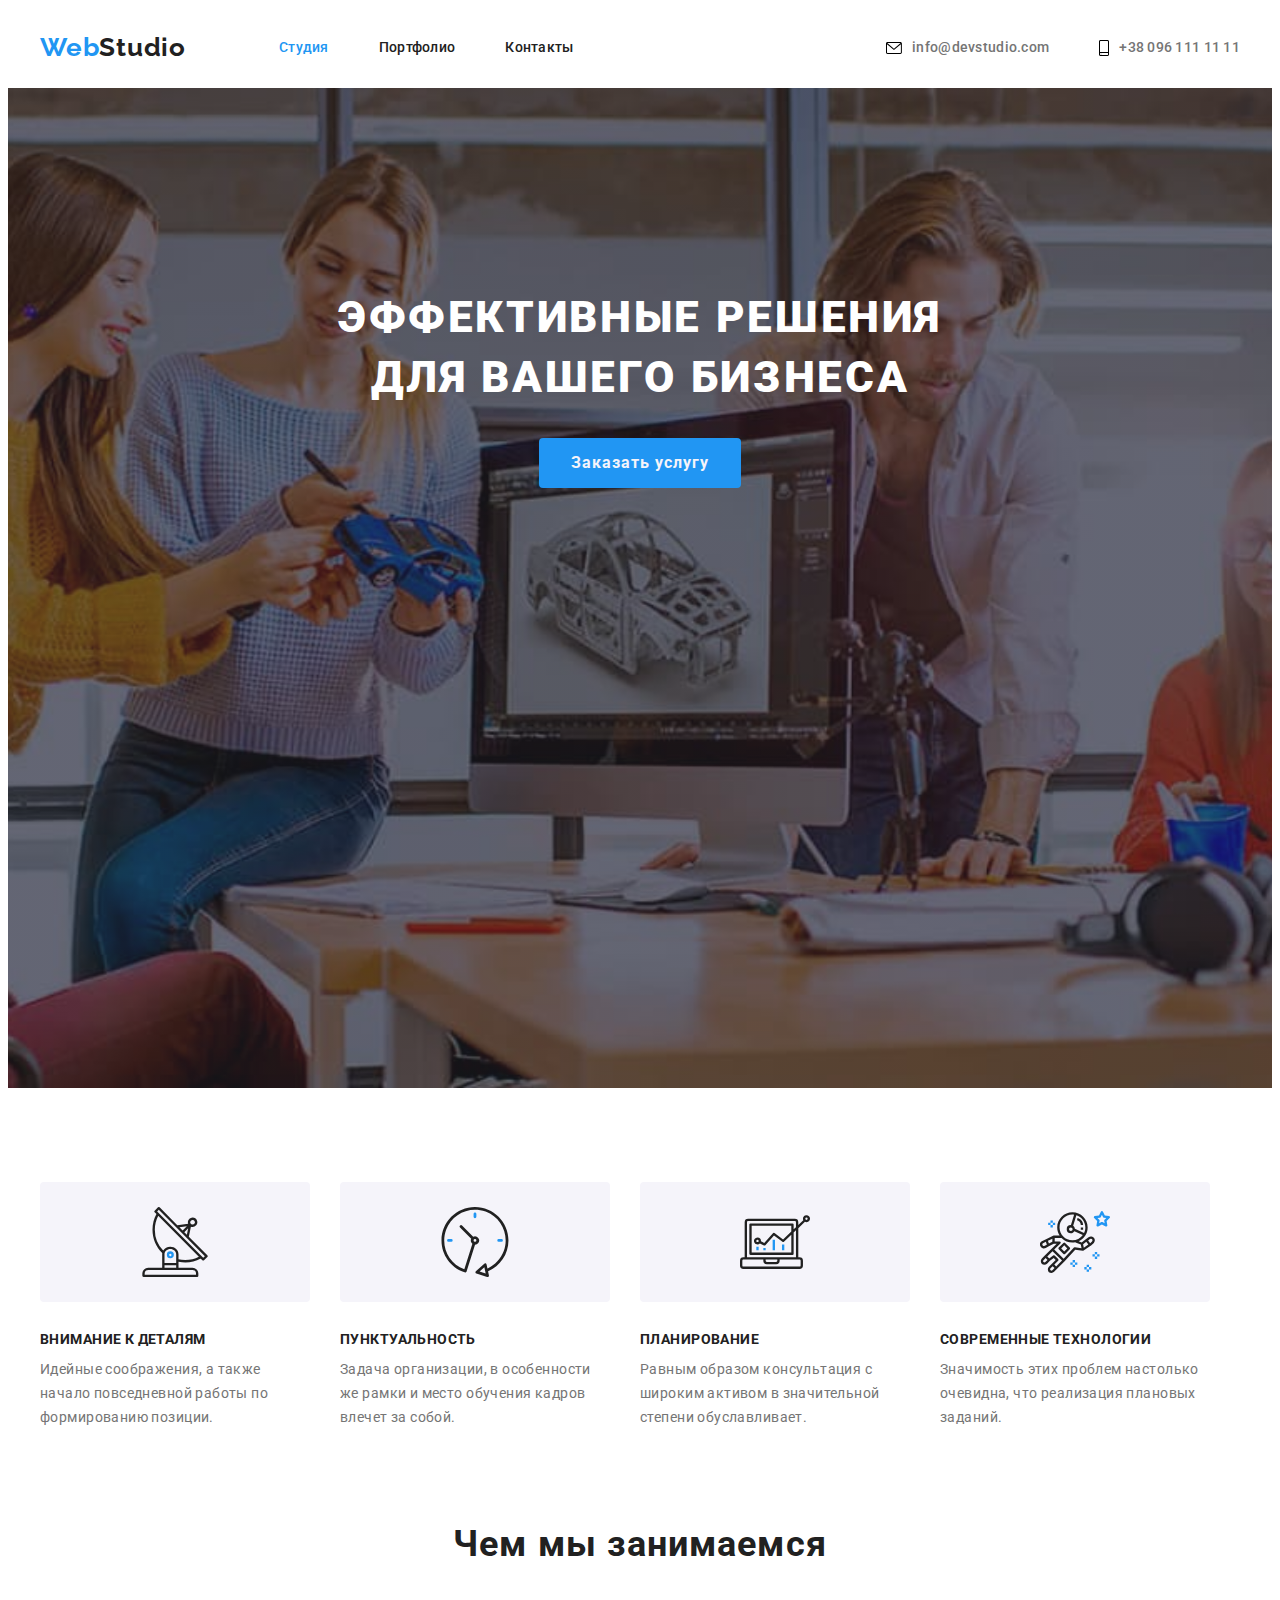
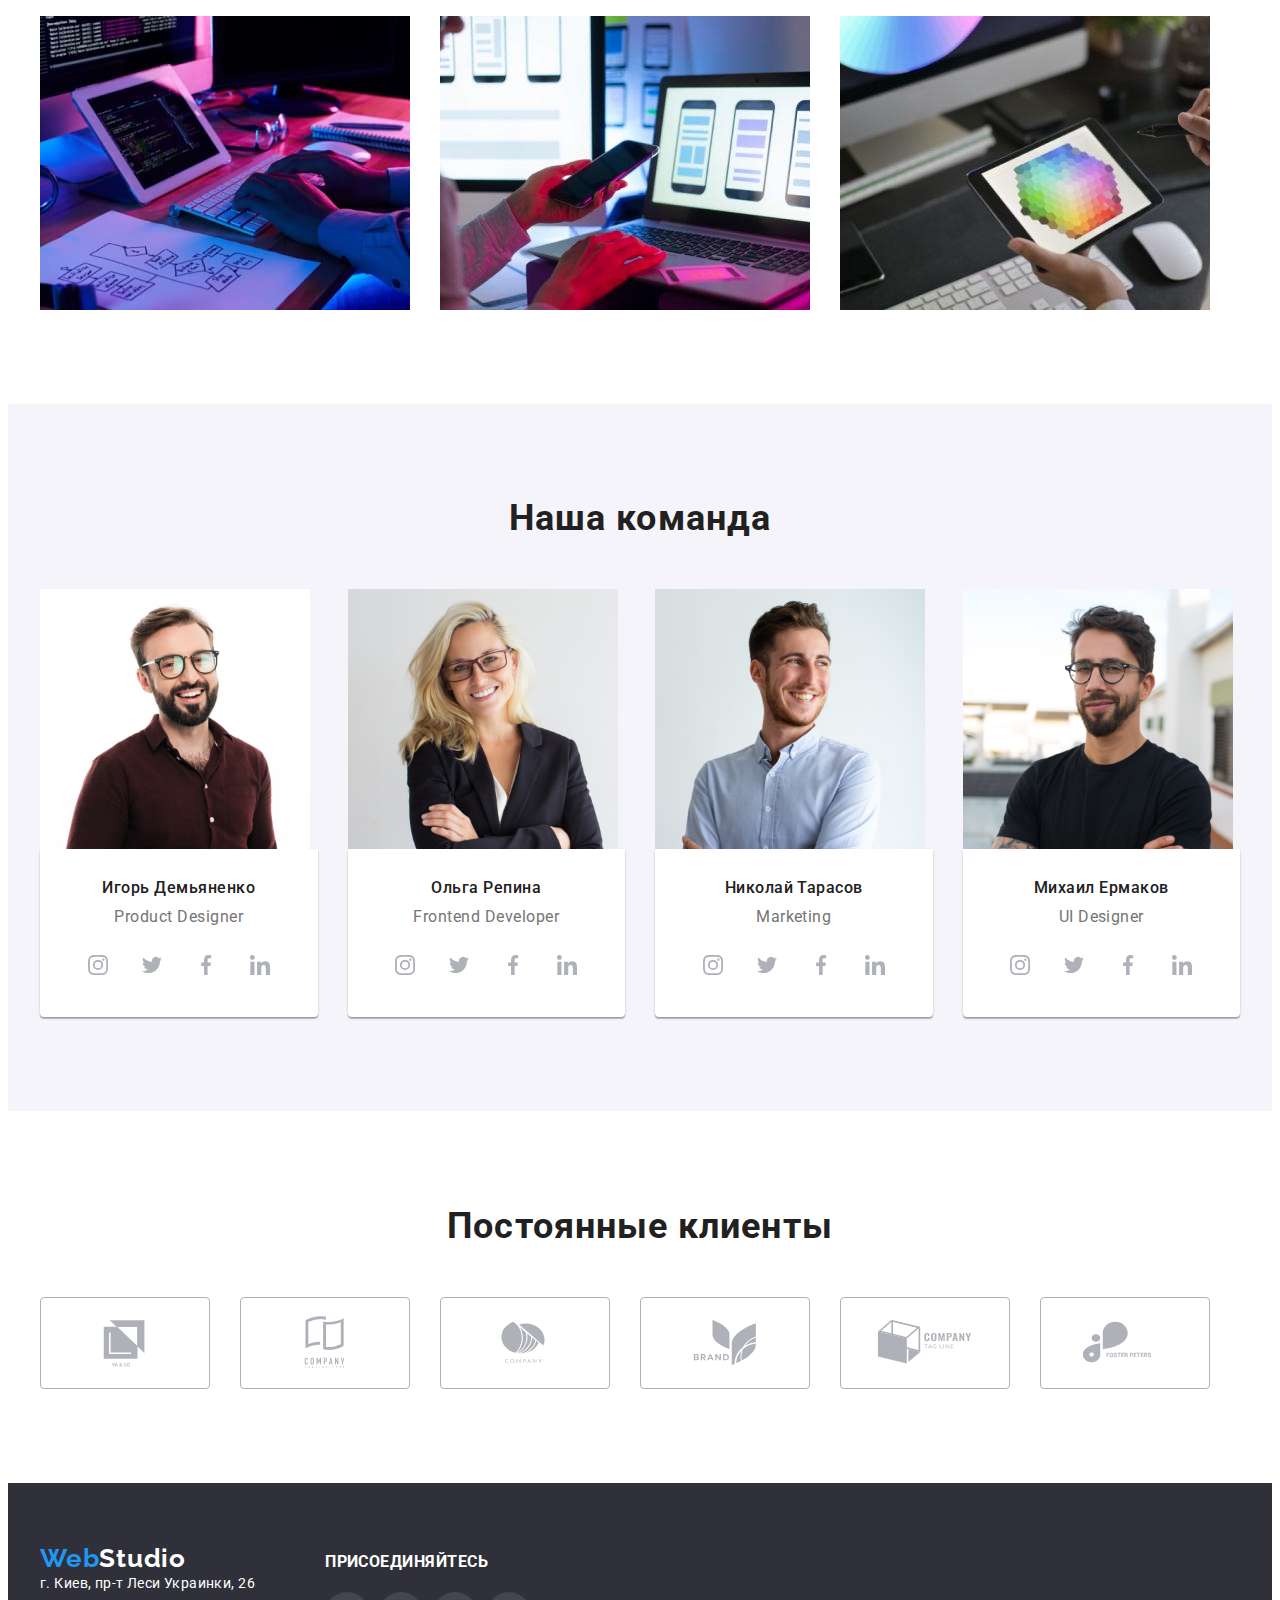
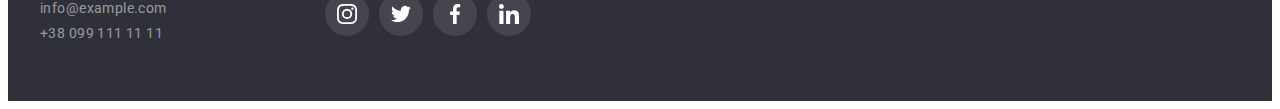
==== commit de9b6f28: "hw для ментора" ====
--- a/index.html
+++ b/index.html
@@ -12,7 +12,9 @@
     <link rel="stylesheet" href="./CSS/style.css">
 </head>
 <body>
+    
     <!--Шапка страницы-->
+    
     <header>
         <!--Навигация на другие страницы-->
         <div class="conteiner">
@@ -40,8 +42,11 @@
             </ul> 
         </div>         
     </header>
+   
     <!--Уникальный контент страницы-->
+   
     <main class="main">
+        
         <!--Hero-->
         
         <section class="section-order-service">
@@ -52,6 +57,7 @@
         </section>
         
         <!--Info-->
+       
         <section class="section-info">    
         <div class="conteiner">
             <h2 hidden>Наши задачи</h2>
@@ -95,7 +101,9 @@
             </ul>
         </div>
         </section>
+
         <!--Чем мы занимаемся-->
+
         <section class="section-we-doing">
         <div class="conteiner">
             <h2 class="heading-we-doing">Чем мы занимаемся</h2>
@@ -118,7 +126,9 @@
             </ul>
         </div>
         </section>
+
         <!--Team-->
+
         <section class="section-team">
         <div class="conteiner">
             <h2 class="heading-team">Наша команда</h2>
@@ -283,7 +293,9 @@
             </ul>
         </div>
         </section>
+
         <!--Section client-->
+        
         <section class="section-client">
             <div class="conteiner">
                 <h2 class="clien-heading">Постоянные клиенты</h2>
--- a/CSS/style.css
+++ b/CSS/style.css
@@ -276,8 +276,8 @@
 .info-icon {
   display: flex;
   justify-content: center;
-  padding-top: 25px;
-  padding-bottom: 25px;
+  align-items: center;
+  height: 120px;
   background: var(--tertiary-color);
   border-radius: 4px;
   margin-bottom: 30px;
@@ -386,7 +386,7 @@
 }
 
 .conteiner-team{
-  padding: 30px 0px;
+  padding: 30px 32px;
   text-align: center;
   background-color: var(--primary-color);
   box-shadow:  0px 1px 3px rgba(0, 0, 0, 0.12), 0px 1px 1px rgba(0, 0, 0, 0.14), 0px 2px 1px rgba(0, 0, 0, 0.2); 
@@ -465,7 +465,6 @@
 }
 .client-item {
   margin-right: 30px;
- 
 
 }
 .client-item:last-child{
@@ -476,20 +475,22 @@
 }
 .client-link:hover,
 .client-link:focus {
-  border-color: var(--quaternary-color);
-}
-.client-icon:hover,
-.client-icon:focus{
+   border-color: var(--quaternary-color);
+}  
+.client-link:hover .client-icon,
+.client-link:focus .client-icon {
   fill: var(--quaternary-color);
-}
+ }
+
+ .client-link:hover .client-icon,
+ .client-link:focus .client-icon {
+   border-color: var(--quaternary-color);
+  }
 
 
 /*Footer*/
 
 footer {
-  margin-left: auto;
-  margin-right: auto;
-  max-width: 1600px;
   padding: 60px 0px;
   background-color: var(--secondary-color);
 }
@@ -500,7 +501,8 @@
 .footer-link{
   margin-right: 70px;
 }
-.logo-footer {  
+.logo-footer { 
+  margin-bottom: 20px; 
   font-family: Raleway, sans-serif;
   font-weight: 700;
   font-size: 26px;
@@ -520,8 +522,6 @@
 
 .address-map {
    display: block;
-   margin-top: 20px;
-
    text-decoration: none;
    color: var(--primary-color);
 }
@@ -580,11 +580,6 @@
 .social-list-icon {
   fill: var(--primary-color);
 }
-
-
-
-
-
 
 /*portfolio secyion*/
 
@@ -632,6 +627,7 @@
 .portfolio-btn:focus {
   background-color: var(--quaternary-color);
   color: var(--tertiary-color);
+  box-shadow: 0px 3px 1px rgba(0, 0, 0, 0.1), 0px 1px 2px rgba(0, 0, 0, 0.08), 0px 2px 2px rgba(0, 0, 0, 0.12);
 }
 
 .acting { 
@@ -640,7 +636,8 @@
 }
 
 .all {  
-   min-width: 73px; 
+   min-width: 73px;
+    
 }
 
 .web-site {
@@ -676,6 +673,12 @@
   margin-left: 30px; 
 }
 
+.portfolio-list .item:hover,
+.portfolio-list .item:focus {
+  box-shadow: 0px 1px 1px rgba(0, 0, 0, 0.12), 0px 4px 4px rgba(0, 0, 0, 0.06), 1px 4px 6px rgba(0, 0, 0, 0.16);
+}
+
+
 .link-img{
     text-decoration: none;
     color: var(--text-primary);
@@ -684,6 +687,7 @@
 .link-img:hover,
 .link-img:focus{
     color: var(--quaternary-color);
+    
 }
 
 .heading-portfolio-list{
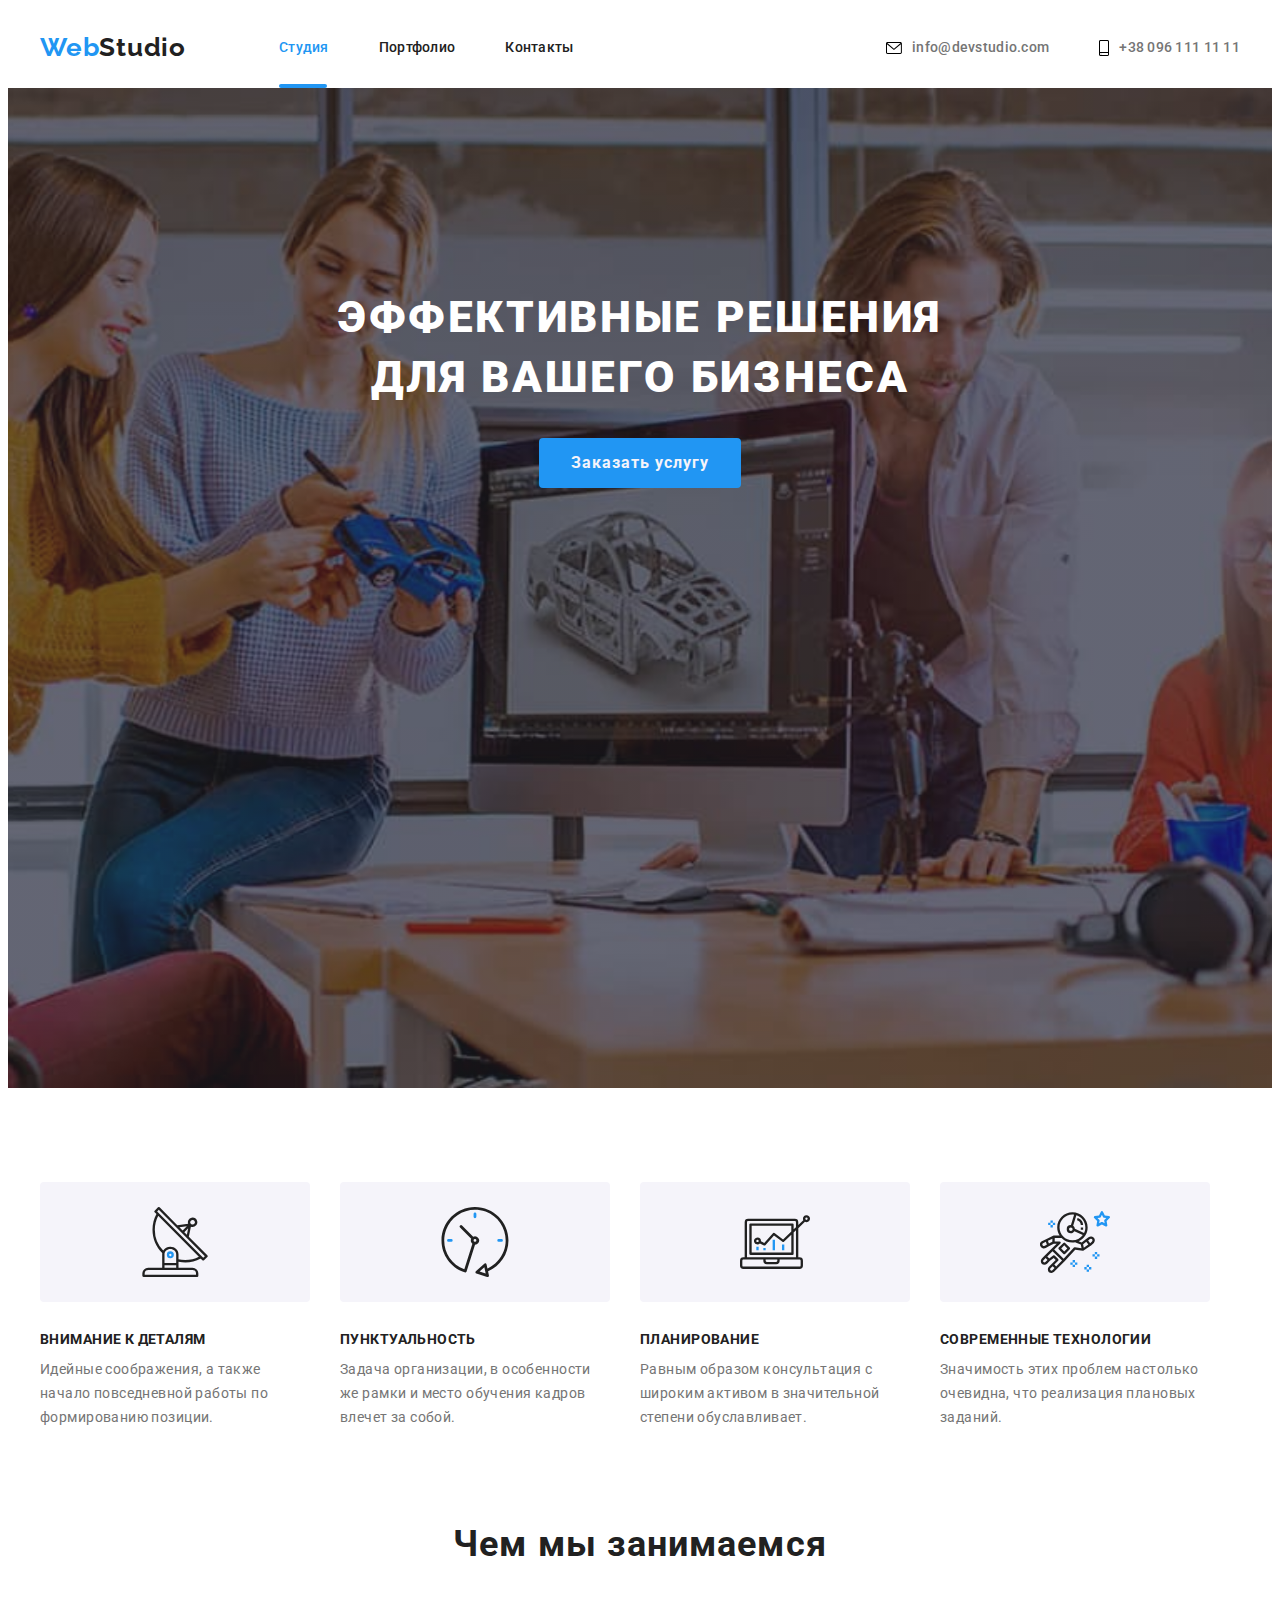
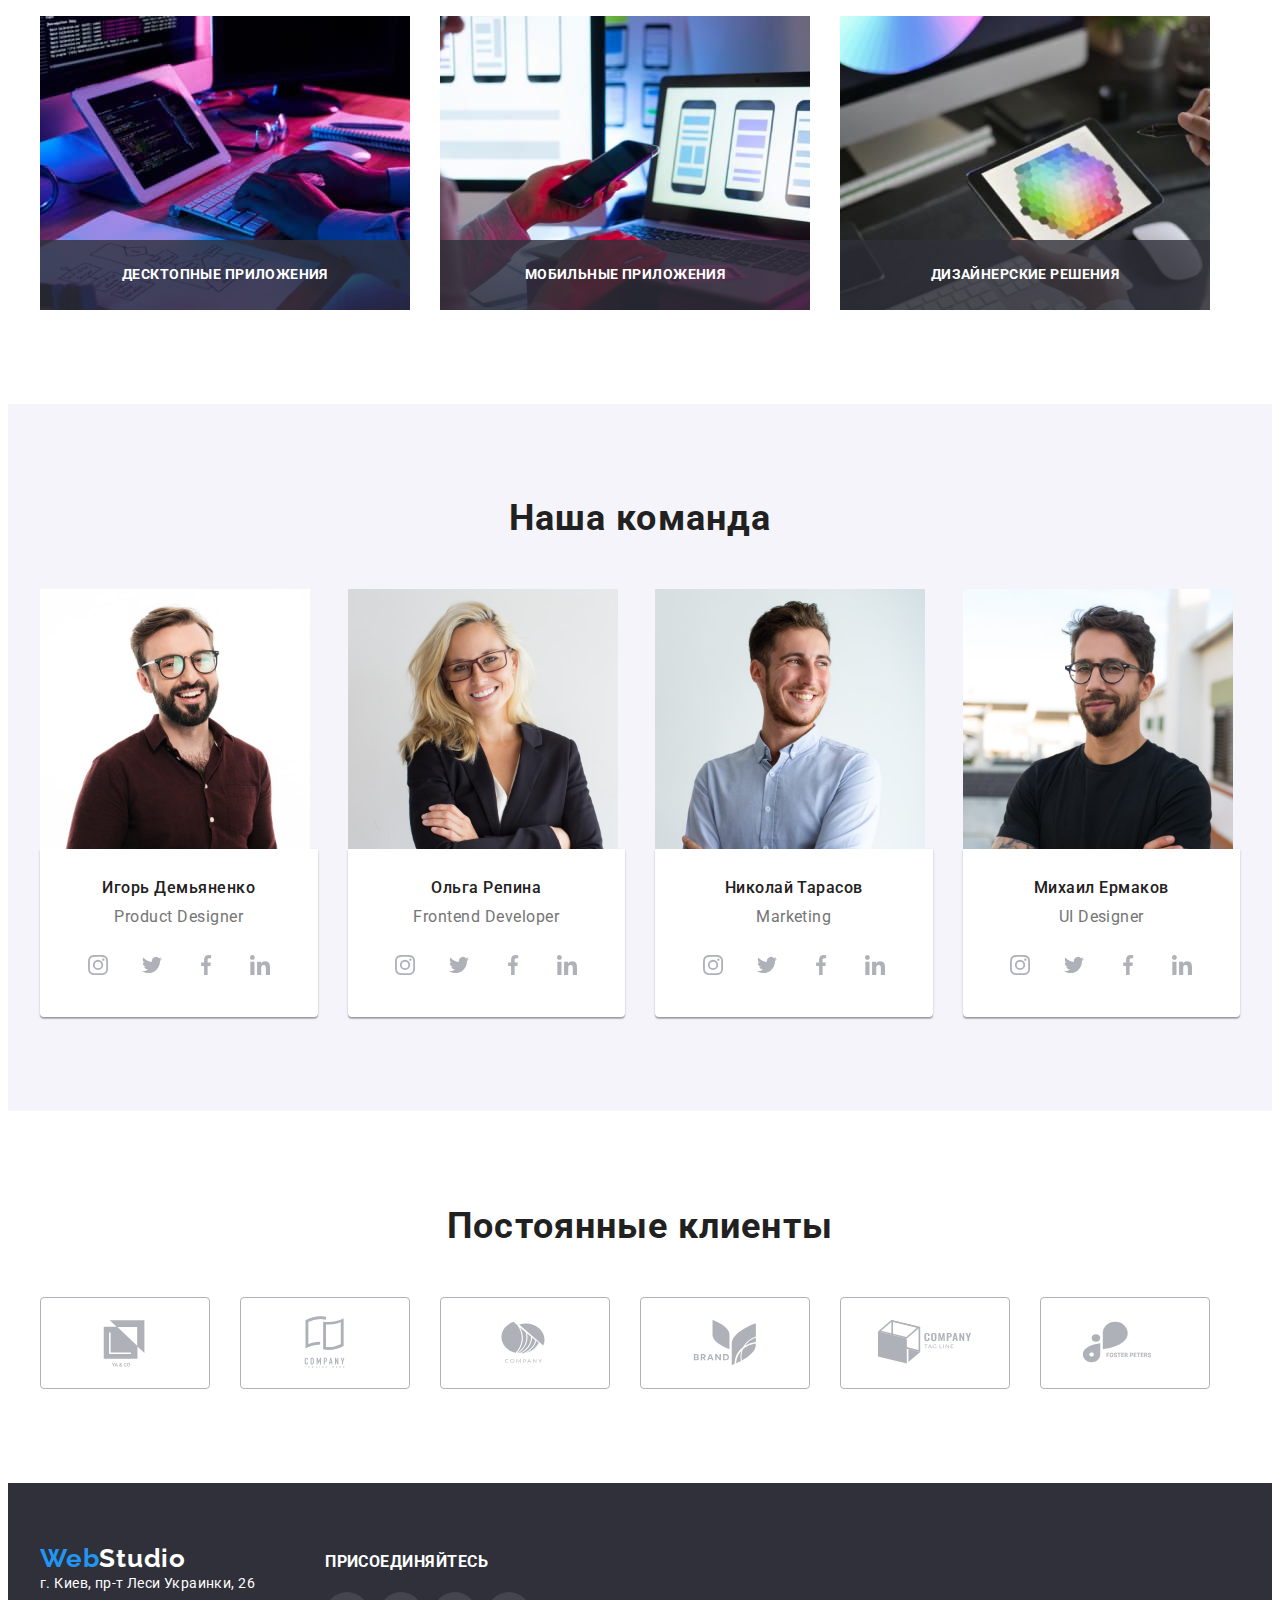
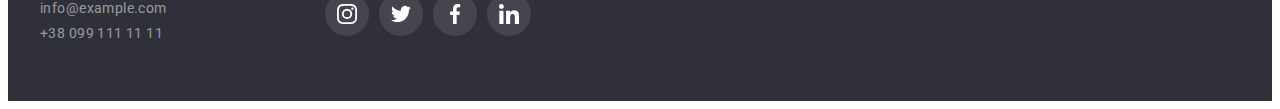
==== commit 4955d58c: "hw 5 1" ====
--- a/index.html
+++ b/index.html
@@ -16,12 +16,16 @@
     <!--Шапка страницы-->
     
     <header>
+
         <!--Навигация на другие страницы-->
-        <div class="conteiner">
+
+        <div class="container">
         <nav class="navigation">
         <a class="logo-link" lang="en" href="#"><span class="logo-color">Web</span>Studio</a>
             <ul class="list-nav">
-                <li class="item"><a class="navigation-link logo-color" href="./index.html">Студия</a></li>
+                <li class="item">
+                    <div class="line-index"></div>
+                    <a class="navigation-link logo-color" href="./index.html">Студия</a></li>
                 <li class="item"><a class="navigation-link" href="./portfolio.html">Портфолио</a></li>
                 <li class="item"><a class="navigation-link" href="#">Контакты</a></li>
             </ul>
@@ -45,12 +49,12 @@
    
     <!--Уникальный контент страницы-->
    
-    <main class="main">
+    <main>
         
         <!--Hero-->
         
         <section class="section-order-service">
-        <div class="conteiner">
+        <div class="container">
             <h1 class="order-service-title">Эффективные решения для вашего бизнеса</h1>
             <button class="button-order-service" type="button">Заказать услугу</button>
         </div>
@@ -58,8 +62,8 @@
         
         <!--Info-->
        
-        <section class="section-info">    
-        <div class="conteiner">
+        <section class="section">    
+        <div class="container">
             <h2 hidden>Наши задачи</h2>
             <ul class="list-info">
                 <li class="item antenna">
@@ -104,24 +108,27 @@
 
         <!--Чем мы занимаемся-->
 
-        <section class="section-we-doing">
-        <div class="conteiner">
+        <section class="section section-we-doing">
+        <div class="container">
             <h2 class="heading-we-doing">Чем мы занимаемся</h2>
             <ul class="list-we-doing">
-                <li class="item">
+                <li class="item">            
                     <img class="img-we-doing" src="./images/img1.jpg" 
-                         alt="Верстка" 
-                         width="370"/>
+                    alt="Верстка" 
+                    width="370"/>
+                    <h3 class="heading-choice">Десктопные приложения</h3>
                 </li>
                 <li class="item">
                     <img class="img-we-doing" src="./images/img2.jpg" 
-                         alt="Програмирование" 
-                         width="370"/>               
+                    alt="Програмирование" 
+                    width="370"/>               
+                    <h3 class="heading-choice">Мобильные приложения</h3>
                 </li>
                 <li class="item">
                     <img class="img-we-doing" src="./images/img3.jpg"
-                         alt="Дизайн" 
-                         width="370"/>
+                    alt="Дизайн" 
+                    width="370"/>
+                    <h3 class="heading-choice">Дизайнерские решения</h3>
                 </li>
             </ul>
         </div>
@@ -129,15 +136,15 @@
 
         <!--Team-->
 
-        <section class="section-team">
-        <div class="conteiner">
+        <section class="section section-team">
+        <div class="container">
             <h2 class="heading-team">Наша команда</h2>
             <ul class="list-team">
                 <li class="item">
                     <img class="img-team" src="./images/img4.jpg" 
                          alt="Product Designer" 
                          width="270"/>
-                    <div class="conteiner-team">
+                    <div class="container-team">
                     <h3 class="heading-name">Игорь Демьяненко</h3>
                     <p class="text-team" lang="en">Product Designer</p>
                     <ul class="social-list">
@@ -176,7 +183,7 @@
                     <img class="img-team" src="./images/img5.jpg" 
                          alt="Frontend Developer"
                          width="270"/>
-                    <div class="conteiner-team">
+                    <div class="container-team">
                     <h3 class="heading-name">Ольга Репина</h3>
                     <p class="text-team"  lang="en">Frontend Developer</p>
                     <ul class="social-list">
@@ -215,7 +222,7 @@
                     <img class="img-team" src="./images/img6.jpg" 
                          alt="Marketing"
                          width="270"/>
-                    <div class="conteiner-team">
+                    <div class="container-team">
 
                     <h3 class="heading-name">Николай Тарасов</h3> 
                     <p class="text-team" lang="en">Marketing</p> 
@@ -255,7 +262,7 @@
                     <img class="img-team" src="./images/img7.jpg" 
                          alt="UI Designer"
                          width="270"/>
-                    <div class="conteiner-team">
+                    <div class="container-team">
                     <h3 class="heading-name">Михаил Ермаков</h3> 
                     <p class="text-team"  lang="en">UI Designer</p>
                     <ul class="social-list">
@@ -295,9 +302,9 @@
         </section>
 
         <!--Section client-->
-        
-        <section class="section-client">
-            <div class="conteiner">
+
+        <section class="section">
+            <div class="container">
                 <h2 class="clien-heading">Постоянные клиенты</h2>
                 <ul class="client-list">
                     <li class="client-item">
@@ -346,9 +353,11 @@
             </div>
         </section>
     </main>
+
     <!--Подвал страницы-->
+    
     <footer class="footer">
-    <div class="conteiner">
+    <div class="container">
         <div class="footer-link">
          <a class="logo-footer" lang="en" href="#"><span class="logo-color">Web</span>Studio</a>
             <address class="address">
--- a/CSS/style.css
+++ b/CSS/style.css
@@ -51,19 +51,18 @@
 
 /*header*/
 
-header .conteiner {
+header .container {
   display: flex;
   justify-content: space-between;
   align-items: center;
 }
 
-.conteiner {
+.container {
   margin-left: auto;
   margin-right: auto;
   padding-left: 15px;
   padding-right: 15px;
-  width: 1200px;
-  
+  width: 1200px; 
 }
 
 .navigation {
@@ -74,13 +73,11 @@
 .logo-link {
   padding-top: 24px;
   padding-bottom: 25px;
-  
   font-family: Raleway, sans-serif;
   font-weight: 700;
   font-size: 26px;
   line-height: 1.2;
   letter-spacing: 0.03em;
-
   color: var(--text-primary);
 }
 
@@ -95,21 +92,38 @@
 .list-nav {
   margin-left: 93px;
   display: flex;
-
   font-weight: 500;
   font-size: 14px;
   line-height: 1.14;
-  letter-spacing: 0.02em;
-  
+  letter-spacing: 0.02em; 
   list-style: none;
 }
 
 .list-nav .item {
+  position: relative;
   margin-right: 50px;
 }
 
 .list-nav .item:last-child{
   margin-right: 0px;
+}
+
+.line-index {
+  position: absolute;
+  bottom: 0px;
+  width: 48px;
+  height: 4px;
+  background: var(--quaternary-color);
+  border-radius: 2px
+}
+
+.line-portfolio {
+  position: absolute;
+  bottom: 0px;
+  width: 78px;
+  height: 4px;
+  background: var(--quaternary-color);
+  border-radius: 2px
 }
 
 .navigation-link {
@@ -123,28 +137,32 @@
   display: flex;
   list-style: none;
 }
+
 .icon-mail {
   margin-right: 10px;
 }
+
 .icon-phon {
   margin-right: 10px;
 }
+
 .contacts-link:hover .icon-mail,
-.contacts-link:focus .icon-mail{
+.contacts-link:focus .icon-mail {
   fill: var(--quaternary-color);
 }
+
 .contacts-link:hover .icon-phon,
-.contacts-link:focus .icon-phon{
+.contacts-link:focus .icon-phon {
   fill: var(--quaternary-color);
 }
 
 
-.contacts-list .item{
+.contacts-list .item {
   display: block;
   margin-right: 50px;
 }
 
-.contacts-list .item:last-child{
+.contacts-list .item:last-child {
   margin-right: 0px;
 }
 
@@ -174,7 +192,7 @@
 }
 
 .contacts-link:hover,
-.contacts-link:focus{
+.contacts-link:focus {
     color: var(--quaternary-color);
 }
 
@@ -189,6 +207,11 @@
 }
 
 /*hero*/
+
+.section {
+  padding-top: 94px;
+  padding-bottom: 94px;
+}
 
 .section-order-service { 
   margin-top: 0px;
@@ -198,8 +221,6 @@
   margin-right: auto;
   max-width: 1600px;
   height: 600px;
-
- 
   background-color: var(--text-primary);
   background-image: linear-gradient( 
     rgba(47, 48, 58, 0.4),
@@ -210,7 +231,7 @@
   background-size: cover;
 }
 
-.section-order-service .conteiner {
+.section-order-service .container {
   display: flex;
   flex-direction: column;
   align-items: center;
@@ -219,35 +240,29 @@
 .order-service-title {
   max-width: 710px;
   margin-bottom: 30px;
-
   font-weight: 900;
   font-size: 44px;
   line-height:1.36;
   text-align: center;
   letter-spacing: 0.06em;
   text-transform: uppercase;
-
   color: var(--primary-color);
 }
 
 .button-order-service {
-  
-    display: inline-block;
-    border: none;
-    min-width: 200px;
-    height: 50px;
-    border-radius: 4px;
-    padding: 10px 32px;
-    
-    font-family: Roboto,sans-serif;
-    font-weight: 700;
-    font-size: 16px;
-    line-height: 1.9;
-    align-items: center;
-    letter-spacing: 0.06em;
-    
-    cursor: pointer;
-    
+  display: inline-block;
+  border: none;
+  min-width: 200px;
+  height: 50px;
+  border-radius: 4px;
+  padding: 10px 32px;
+  font-family: Roboto,sans-serif;
+  font-weight: 700;
+  font-size: 16px;
+  line-height: 1.9;
+  align-items: center;
+  letter-spacing: 0.06em;
+  cursor: pointer;
   background-color: var(--quaternary-color);
   color: var(--tertiary-color);
 }
@@ -259,9 +274,6 @@
 
 /*info*/
 
-.section-info {
-  padding: 94px 0px;
-}
 
 .list-info {
   display: flex;
@@ -307,13 +319,12 @@
 
 /*Чем мы занимаемся*/
 
-.section-we-doing{
-  padding-bottom: 94px;
+.section-we-doing {
+  padding-top: 0px;
 }
 
 .heading-we-doing {
   margin-bottom: 50px;
-
   font-weight: 700;
   font-size: 36px;
   line-height:1.16;
@@ -326,18 +337,35 @@
   list-style: none;
 }
 
-.list-we-doing .item{
+.list-we-doing .item {
+  position: relative;
   margin-right: 30px;
 }
 
-.list-we-doing .item:last-child{
+.list-we-doing .item:last-child {
   margin-right: 0px;
 }
 
+.heading-choice {
+  position: absolute;
+  bottom: 0px;
+  width: 100%;
+  padding-top: 27px;
+  padding-bottom: 27px;
+  font-family: Roboto, sans-serif;
+  font-weight: 700;
+  font-size: 14px;
+  line-height: 1.14;
+  text-align: center;
+  letter-spacing: 0.03em;
+  text-transform: uppercase;
+  background: rgba(47, 48, 58, 0.8);
+  color: var(--primary-color);
+}
+
 /*Team*/
 
 .section-team {
-  padding: 94px 0px;
   background-color: var(--tertiary-color);
   text-align: center;
 }
@@ -355,7 +383,7 @@
   list-style: none;
 }
 
-.list-team .item{
+.list-team .item {
   margin-right: 30px;
   flex-basis: calc(100% / 4);
 }
@@ -369,23 +397,22 @@
 }
 
 .heading-name {
-    font-weight: 500;
-    font-size: 16px;
-    line-height: 1.18;
-    letter-spacing: 0.03em;
+  font-weight: 500;
+  font-size: 16px;
+  line-height: 1.18;
+  letter-spacing: 0.03em;
 }
 
 .text-team {
-    margin-top: 10px;
-
-    font-weight: 400;
-    font-size: 16px;
-    line-height: 1.18;
-    letter-spacing: 0.03em;
-    color: var(--text-secondary);
-}
-
-.conteiner-team{
+  margin-top: 10px;
+  font-weight: 400;
+  font-size: 16px;
+  line-height: 1.18;
+  letter-spacing: 0.03em;
+  color: var(--text-secondary);
+}
+
+.container-team {
   padding: 30px 32px;
   text-align: center;
   background-color: var(--primary-color);
@@ -400,6 +427,7 @@
   justify-content: center;
   list-style: none;
 }
+
 .social-link {
   display: flex;
   width: 44px;
@@ -416,24 +444,18 @@
   fill: var(--primary-color);
 }
 
-
-
-
 .social-item {
   margin-top: 16px;
   margin-right: 10px;
 }
 
-.social-list .social-item:last-child{
+.social-list .social-item:last-child {
   margin-right: 0px;
 }
 
 /*Section client*/
 
-
-
 .clien-heading {
-  margin-top: 94px;
   font-weight: 700;
   font-size: 36px;
   line-height: 1.17;
@@ -441,52 +463,50 @@
   letter-spacing: 0.03em;
   color: var(--text-primary);
 }
+
 .client-list {
   list-style: none;
   display: flex;
   margin-top: 50px;
-  margin-bottom: 94px;
-  
 }
 
 .client-link {
   display: flex;
   justify-content: center;
   align-items: center;
-  
   width: 170px;
   height: 92px;
-  
   border: 1px solid #AFB1B8;
   box-sizing: border-box;
   border-radius: 4px;
-  
-
-}
+}
+
 .client-item {
   margin-right: 30px;
-
-}
-.client-item:last-child{
+}
+
+.client-item:last-child {
   margin-right: 0px;
 }
+
 .client-icon {
   fill: var(--social-primary);
 }
+
 .client-link:hover,
 .client-link:focus {
-   border-color: var(--quaternary-color);
-}  
+  border-color: var(--quaternary-color);
+} 
+
 .client-link:hover .client-icon,
 .client-link:focus .client-icon {
   fill: var(--quaternary-color);
- }
+}
 
  .client-link:hover .client-icon,
  .client-link:focus .client-icon {
-   border-color: var(--quaternary-color);
-  }
-
+  border-color: var(--quaternary-color);
+}
 
 /*Footer*/
 
@@ -494,13 +514,16 @@
   padding: 60px 0px;
   background-color: var(--secondary-color);
 }
-.footer .conteiner {
+
+.footer .container {
   display: flex; 
   align-items: baseline;
 }
-.footer-link{
+
+.footer-link {
   margin-right: 70px;
 }
+
 .logo-footer { 
   margin-bottom: 20px; 
   font-family: Raleway, sans-serif;
@@ -513,17 +536,17 @@
 }
 
 .list-address {
-    font-weight: 400;
-    font-size: 14px;
-    line-height: 1,71;
-    letter-spacing: 0.03em;
-    list-style: none;
+  font-weight: 400;
+  font-size: 14px;
+  line-height: 1,71;
+  letter-spacing: 0.03em;
+  list-style: none;
 }
 
 .address-map {
-   display: block;
-   text-decoration: none;
-   color: var(--primary-color);
+  display: block;
+  text-decoration: none;
+  color: var(--primary-color);
 }
 
 .address-map:hover,
@@ -547,6 +570,7 @@
   display: flex;
   flex-direction: column;
 }
+
 .social-title {
   margin-bottom: 20px;
   font-weight: 700;
@@ -555,14 +579,17 @@
   text-transform: uppercase;
   color: var(--primary-color);
 }
+
 .footer-social-list {
   display: flex;
   align-items: flex-start;
   list-style: none;
 }
+
 .social-list-item:not(:last-child) {
   margin-right: 10px;
 }
+
 .social-list-link {
   display: flex;
   justify-content: center;
@@ -573,10 +600,12 @@
   border-radius: 50%;
   cursor: pointer;
 }
+
 .social-list-link:hover,
 .social-list-link:focus {
   background-color: var(--quaternary-color);
 }
+
 .social-list-icon {
   fill: var(--primary-color);
 }
@@ -584,19 +613,18 @@
 /*portfolio secyion*/
 
 .section-portfolio {
-  padding: 94px 0px;
   border-top-width:  1px; 
   border-top-style: solid;
   border-top-color: #ececec
 }
 
 .portfolio-list-btn {
-    display: flex;
-    margin-bottom: 50px;
-    justify-content: center;
-
-    list-style: none;
-    text-decoration: none;   
+  display: flex;
+  margin-bottom: 50px;
+  justify-content: center;
+
+  list-style: none;
+  text-decoration: none;   
 }
 
 .portfolio-list-btn .item {
@@ -608,19 +636,18 @@
 }
 
 .portfolio-btn {
-    font-family: Roboto,sans-serif; 
-    font-weight: 500;
-    font-size: 16px;
-    line-height: 1.62;
-    text-align: center;
-    letter-spacing: 0.03em;
-    cursor: pointer;
-
-    display: inline-block;
-    border: 1px solid transparent;
-    height: 38px;
-    border-radius: 4px;
-    padding: 6px 22px;
+  font-family: Roboto,sans-serif; 
+  font-weight: 500;
+  font-size: 16px;
+  line-height: 1.62;
+  text-align: center;
+  letter-spacing: 0.03em;
+  cursor: pointer;
+  display: inline-block;
+  border: 1px solid transparent;
+  height: 38px;
+  border-radius: 4px;
+  padding: 6px 22px;
 }
 
 .portfolio-btn:hover,
@@ -636,8 +663,7 @@
 }
 
 .all {  
-   min-width: 73px;
-    
+  min-width: 73px;   
 }
 
 .web-site {
@@ -678,45 +704,41 @@
   box-shadow: 0px 1px 1px rgba(0, 0, 0, 0.12), 0px 4px 4px rgba(0, 0, 0, 0.06), 1px 4px 6px rgba(0, 0, 0, 0.16);
 }
 
-
-.link-img{
-    text-decoration: none;
-    color: var(--text-primary);
+.link-img {
+  text-decoration: none;
+  color: var(--text-primary);
 }
 
 .link-img:hover,
-.link-img:focus{
-    color: var(--quaternary-color);
-    
-}
-
-.heading-portfolio-list{
-    font-weight: 700;
-    font-size: 18px;
-    line-height: 2;
-    letter-spacing: 0.06em;
+.link-img:focus {
+  color: var(--quaternary-color);   
+}
+
+.heading-portfolio-list {
+  font-weight: 700;
+  font-size: 18px;
+  line-height: 2;
+  letter-spacing: 0.06em;
 }
 
 .text-list {
-    margin-top: 4px;
-    font-weight:400;
-    font-size: 16px;
-    line-height: 1.87;
-    letter-spacing: 0.03em;
-
+  margin-top: 4px;
+  font-weight:400;
+  font-size: 16px;
+  line-height: 1.87;
+  letter-spacing: 0.03em;
   color: var(--text-secondary);
 }
 
-.conteiner-portfolio{
+.container-portfolio {
   padding: 20px 24px;
   display: flex;
   flex-direction: column;
-
-  border-right-width:  1px; 
+  border-right-width: 1px; 
   border-right-style: solid;
   border-right-color: #eee;
 
-  border-bottom-width:  1px; 
+  border-bottom-width: 1px; 
   border-bottom-style: solid;
   border-bottom-color: #eee;
 
